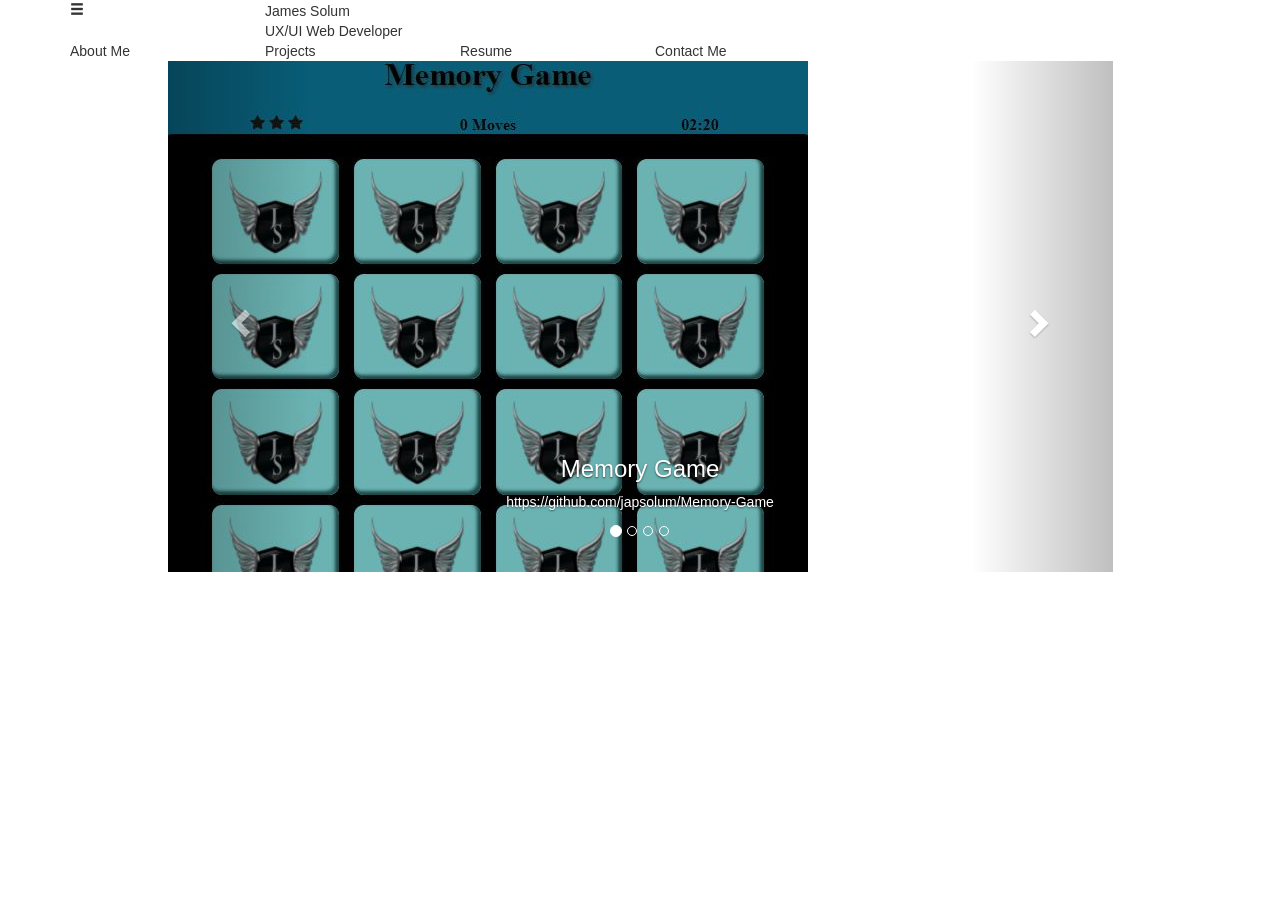
==== index.html @ d43846f2 "Create Created Main page, including header, nav bar, and carousel" ====
<!DOCTYPE html>
<html lang="en">

<head>
	<meta charset="UTF-8">
	<meta name="viewport" content="width=device-width, initial-scale=1">
	<title>James Solum's Portfolio</title>
	<link rel="stylesheet" href="https://maxcdn.bootstrapcdn.com/bootstrap/3.3.7/css/bootstrap.min.css">
	<link rel="stylesheet" type="text/css" href="styles/styles.css">
</head>

<body>
	<div class = "container">
		<div class = "row header popout">
			<div class = "col-md-2 menuBtn">
				<span class="glyphicon glyphicon-menu-hamburger align-text-bottom"></span>
			</div>
			<div class = "col-md-7">

			</div>
			<div class = "col-md-5 alignRight">
				<span class = "name">James Solum</span><br>
				<span class = "title">UX/UI Web Developer</span>
			</div>
		</div>

		<div class = "row navMenu popout">
			<div class = "col-md-2 alignCenter button"> About Me </div>
			<div class = "col-md-2 alignCenter button"> Projects </div>
			<div class = "col-md-2 alignCenter button"> Resume </div>
			<div class = "col-md-2 alignCenter button"> Contact Me </div>
		</div>

		<div class = "row">
			<div class = "col-md-1"></div>
			<div class = "col-md-10 contentWindow popout">

				<div id="myCarousel" class="carousel slide" data-ride="carousel">
				  <!-- Indicators -->
					<ol class="carousel-indicators">
				    	<li data-target="#myCarousel" data-slide-to="0" class="active"></li>
				    	<li data-target="#myCarousel" data-slide-to="1"></li>
				    	<li data-target="#myCarousel" data-slide-to="2"></li>
				    	<li data-target="#myCarousel" data-slide-to="3"></li>
				  	</ol>

				  	<!-- Wrapper for slides -->
				  	<div class="carousel-inner">
				    	<div class="item active">
				      		<img src="images/memoryGame.jpg" alt="Memory Game">
				    		<div class="carousel-caption">
        						<h3 class="outline">Memory Game</h3>
        						<p class="outline">https://github.com/japsolum/Memory-Game</p>
      						</div>
				    	</div>

				    	<div class="item">
				      		<img src="images/catClicker.jpg" alt="Cat Clicker">
				    		<div class="carousel-caption">
        						<h3 class="outline">Cat Clicker</h3>
        						<p class="outline">https://github.com/japsolum/Knockout-Cat-Clicker</p>
      						</div>
				    	</div>

				    	<div class="item">
				      		<img src="images/neighborhoodMap.jpg" alt="Neighborhood Map">
				    		<div class="carousel-caption">
        						<h3 class="outline">Neighborhood Map</h3>
        						<p class="outline">https://github.com/japsolum/Project-Neighborhood-Map</p>
      						</div>
				    	</div>

				    	<div class="item">
				      		<img src="images/arcadgeGame.jpg" alt="Arcade Game">
				    		<div class="carousel-caption">
        						<h3 class="outline">Classic Arcade Game</h3>
        						<p class="outline">https://github.com/japsolum/Arcade-Game</p>
      						</div>
				    	</div>
				  	</div>

				  	<!-- Left and right controls -->
				  	<a class="left carousel-control" href="#myCarousel" data-slide="prev">
				    	<span class="glyphicon glyphicon-chevron-left"></span>
				    	<span class="sr-only">Previous</span>
				  	</a>
				  	<a class="right carousel-control" href="#myCarousel" data-slide="next">
				    	<span class="glyphicon glyphicon-chevron-right"></span>
				    	<span class="sr-only">Next</span>
				  	</a>
				</div>

				<!--<p>Hi! My name is James,<br>
					For as long as I can remember, I've had a love for programming and web design. I started back in highschool where I took
					as many programming and design classes as they had available in my school. Anything ranging from visual basic and c++
					to web design and multimedia courses. I took a food industry job and got stuck in that world until a couple years ago,
					when I decided I wanted to get back to doing something I actually enjoyed. Got a job with AT&T, and started a few
					free online courses in java and python. Once I started I felt like I couldnt stop and ended up signing up in
					nano degree programs through udacity for Intro to Programming, and Front End Web Design.</p>
				<p>Now that I have rediscovered my passion for coding, I can't wait to begin a long career in web design. In a place where
					I can continue to learn and better myself every day.</p>
			</div>-->
			<div class = "col-md-1"></div>
		</div>
		<!--<nav class="navbar navbar-inverse">
  			<div class="container-fluid">
    			<ul class="nav navbar-nav navbar-right">
      				<li><a href="#"> About Me </a></li>
      				<li><a href="#"> Projects </a></li>
      				<li><a href="#"> Resume </a></li>
      				<li><a href="#"> Contact </a></li>
    			</ul>
  			</div>
		</nav>-->
		
	</div>


	<script src="https://ajax.googleapis.com/ajax/libs/jquery/3.2.1/jquery.min.js"></script>
	<script src="https://maxcdn.bootstrapcdn.com/bootstrap/3.3.7/js/bootstrap.min.js" integrity="sha384-Tc5IQib027qvyjSMfHjOMaLkfuWVxZxUPnCJA7l2mCWNIpG9mGCD8wGNIcPD7Txa" crossorigin="anonymous"></script>
	<script src = "scripts/script.js"></script>
</body>

</html>
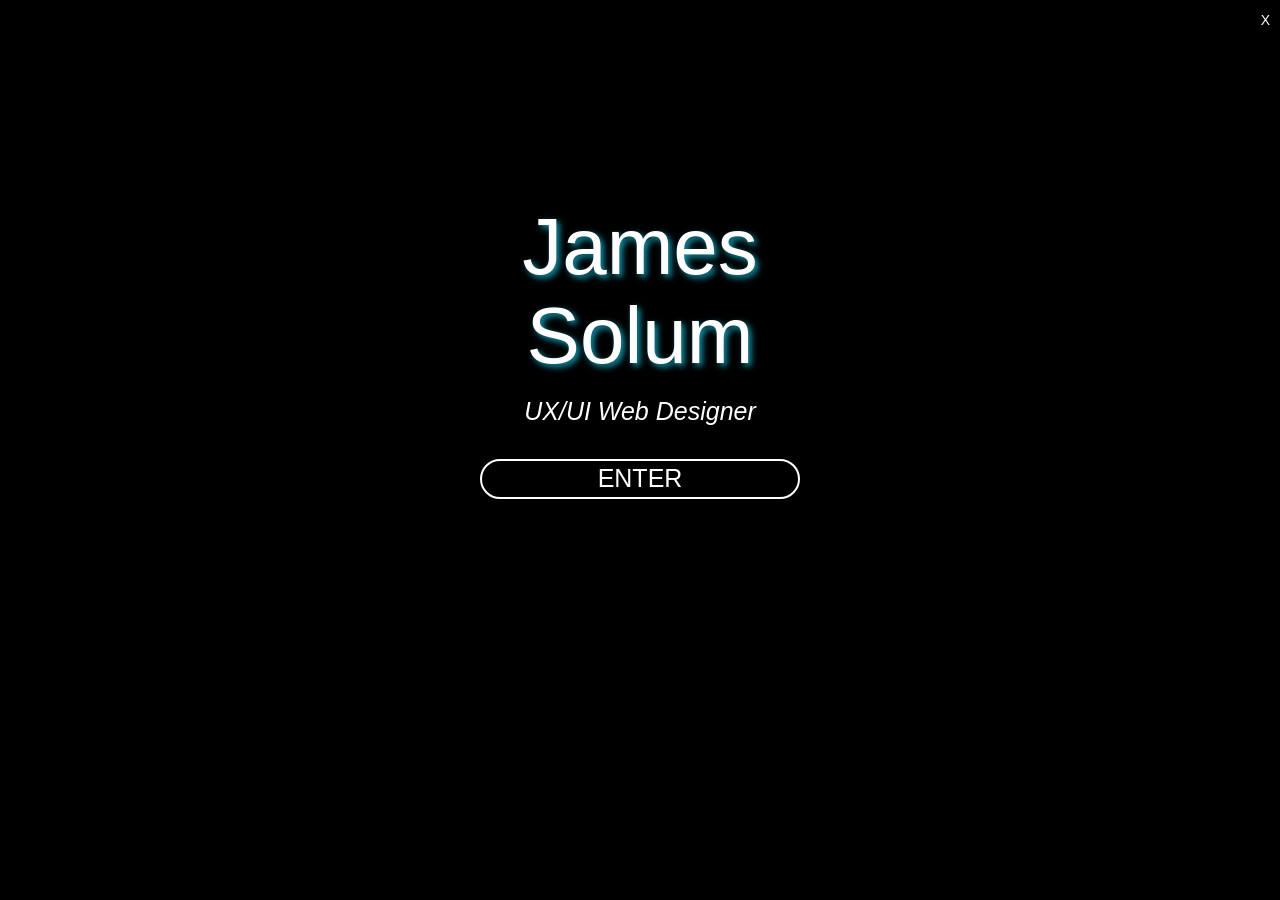
==== commit 220239e6: "Change Updated page to include animated splash page, along with other minor updates." ====
--- a/index.html
+++ b/index.html
@@ -7,36 +7,45 @@
 	<title>James Solum's Portfolio</title>
 	<link rel="stylesheet" href="https://maxcdn.bootstrapcdn.com/bootstrap/3.3.7/css/bootstrap.min.css">
 	<link rel="stylesheet" type="text/css" href="styles/styles.css">
+	<link rel="stylesheet" type="text/css" href="styles/splashpage.css">
 </head>
 
 <body>
+	<div class = "splashPage">
+		<div class = "exit"> X </div>
+		<div>
+			<div class="splash splashFirstName">James</div> 
+			<div class = "splash splashLastName">Solum</div>
+			<div class = "splashSubtitle"><i> UX/UI Web Designer </i></div>
+			<div class = "splashSubtitle enter"> ENTER </div>
+		</div>
+	</div>
 	<div class = "container">
 		<div class = "row header popout">
-			<div class = "col-md-2 menuBtn">
+			<div class = "col-xs-2 hidden-sm hidden-md hidden-lg menuBtn">
 				<span class="glyphicon glyphicon-menu-hamburger align-text-bottom"></span>
 			</div>
-			<div class = "col-md-7">
+			<div class = "hidden-xs col-sm-7">
 
 			</div>
-			<div class = "col-md-5 alignRight">
+			<div class = "col-xs-10 col-sm-5 alignRight">
 				<span class = "name">James Solum</span><br>
 				<span class = "title">UX/UI Web Developer</span>
 			</div>
 		</div>
 
-		<div class = "row navMenu popout">
-			<div class = "col-md-2 alignCenter button"> About Me </div>
-			<div class = "col-md-2 alignCenter button"> Projects </div>
-			<div class = "col-md-2 alignCenter button"> Resume </div>
-			<div class = "col-md-2 alignCenter button"> Contact Me </div>
+		<div class = "row navMenu popout hidden-xs">
+			<div class = "col-sm-2 button" id = "projects"> Projects </div>
+			<div class = "col-sm-2 button"><a href = "C:/Users/JapSo/github/projectResume/index.html" target = "_blank"> Resume </a></div>
+			<div class = "col-sm-2 button" id = "about"> About Me </div>
+			<div class = "col-sm-2 button" id = "contact"> Contact Me </div>
 		</div>
 
 		<div class = "row">
-			<div class = "col-md-1"></div>
-			<div class = "col-md-10 contentWindow popout">
+			<div class = "hideen-xs col-sm-1"></div>
+			<div class = "col-xs-12 col-sm-10 contentWindow popout">
 
 				<div id="myCarousel" class="carousel slide" data-ride="carousel">
-				  <!-- Indicators -->
 					<ol class="carousel-indicators">
 				    	<li data-target="#myCarousel" data-slide-to="0" class="active"></li>
 				    	<li data-target="#myCarousel" data-slide-to="1"></li>
@@ -44,42 +53,40 @@
 				    	<li data-target="#myCarousel" data-slide-to="3"></li>
 				  	</ol>
 
-				  	<!-- Wrapper for slides -->
 				  	<div class="carousel-inner">
 				    	<div class="item active">
-				      		<img src="images/memoryGame.jpg" alt="Memory Game">
+				      		<a href = "C:/Users/JapSo/github/Memory-Game/index.html" target = "_blank"><img src="images/memoryGame.jpg" alt="Memory Game">
 				    		<div class="carousel-caption">
         						<h3 class="outline">Memory Game</h3>
         						<p class="outline">https://github.com/japsolum/Memory-Game</p>
-      						</div>
+      						</div></a>
 				    	</div>
 
 				    	<div class="item">
-				      		<img src="images/catClicker.jpg" alt="Cat Clicker">
+				      		<a href = "C:/Users/JapSo/github/Knockout-Cat-Clicker/index.html" target = "_blank"><img src="images/catClicker.jpg" alt="Cat Clicker">
 				    		<div class="carousel-caption">
         						<h3 class="outline">Cat Clicker</h3>
         						<p class="outline">https://github.com/japsolum/Knockout-Cat-Clicker</p>
-      						</div>
+      						</div></a>
 				    	</div>
 
 				    	<div class="item">
-				      		<img src="images/neighborhoodMap.jpg" alt="Neighborhood Map">
+				      		<a href = "C:/Users/JapSo/github/Project-Neighborhood-Map/index.html" target = "_blank"><img src="images/neighborhoodMap.jpg" alt="Neighborhood Map">
 				    		<div class="carousel-caption">
         						<h3 class="outline">Neighborhood Map</h3>
         						<p class="outline">https://github.com/japsolum/Project-Neighborhood-Map</p>
-      						</div>
+      						</div></a>
 				    	</div>
 
 				    	<div class="item">
-				      		<img src="images/arcadgeGame.jpg" alt="Arcade Game">
+				      		<a href = "C:/Users/JapSo/github/Arcade-Game/index.html" target = "_blank"><img src="images/arcadgeGame.jpg" alt="Arcade Game">
 				    		<div class="carousel-caption">
         						<h3 class="outline">Classic Arcade Game</h3>
         						<p class="outline">https://github.com/japsolum/Arcade-Game</p>
       						</div>
-				    	</div>
+				    	</div></a>
 				  	</div>
 
-				  	<!-- Left and right controls -->
 				  	<a class="left carousel-control" href="#myCarousel" data-slide="prev">
 				    	<span class="glyphicon glyphicon-chevron-left"></span>
 				    	<span class="sr-only">Previous</span>
@@ -90,28 +97,8 @@
 				  	</a>
 				</div>
 
-				<!--<p>Hi! My name is James,<br>
-					For as long as I can remember, I've had a love for programming and web design. I started back in highschool where I took
-					as many programming and design classes as they had available in my school. Anything ranging from visual basic and c++
-					to web design and multimedia courses. I took a food industry job and got stuck in that world until a couple years ago,
-					when I decided I wanted to get back to doing something I actually enjoyed. Got a job with AT&T, and started a few
-					free online courses in java and python. Once I started I felt like I couldnt stop and ended up signing up in
-					nano degree programs through udacity for Intro to Programming, and Front End Web Design.</p>
-				<p>Now that I have rediscovered my passion for coding, I can't wait to begin a long career in web design. In a place where
-					I can continue to learn and better myself every day.</p>
-			</div>-->
 			<div class = "col-md-1"></div>
 		</div>
-		<!--<nav class="navbar navbar-inverse">
-  			<div class="container-fluid">
-    			<ul class="nav navbar-nav navbar-right">
-      				<li><a href="#"> About Me </a></li>
-      				<li><a href="#"> Projects </a></li>
-      				<li><a href="#"> Resume </a></li>
-      				<li><a href="#"> Contact </a></li>
-    			</ul>
-  			</div>
-		</nav>-->
 		
 	</div>
 
@@ -119,6 +106,7 @@
 	<script src="https://ajax.googleapis.com/ajax/libs/jquery/3.2.1/jquery.min.js"></script>
 	<script src="https://maxcdn.bootstrapcdn.com/bootstrap/3.3.7/js/bootstrap.min.js" integrity="sha384-Tc5IQib027qvyjSMfHjOMaLkfuWVxZxUPnCJA7l2mCWNIpG9mGCD8wGNIcPD7Txa" crossorigin="anonymous"></script>
 	<script src = "scripts/script.js"></script>
+	<script type="text/javascript" src="https://platform.linkedin.com/badges/js/profile.js" async defer></script>
 </body>
 
 </html>
--- a/styles/styles.css
+++ b/styles/styles.css
@@ -0,0 +1,140 @@
+body {
+	background: url("C:/Users/JapSo/github/portfolio/images/background.jpg") no-repeat center center fixed; 
+    -webkit-background-size: cover;
+    -moz-background-size: cover;
+    -o-background-size: cover;
+    background-size: cover;
+	color: white;
+}
+
+a {
+	color: white;
+	text-decoration: none;
+}
+
+a:hover {
+	text-decoration: none;
+	cursor: pointer;
+	color: #159ab1;
+}
+
+p {
+	font-size: 20px;
+}
+
+.alignLeft {
+	text-align: left;
+}
+
+.alignRight {
+	text-align: right;
+}
+
+.alignCenter {
+	text-align: center;
+}
+
+.outline {
+	text-shadow: -2px 0 black, 0 2px black, 2px 0 black, 0 -2px black;
+}
+
+.popout {
+	background-color: rgba(0, 0, 0, 0.8);
+	border: double 3px #6f6f71;
+
+}
+
+.header {
+	margin-top: 5px;
+	position: relative;
+	padding: 10px;
+	text-shadow: 3px 3px 6px #159ab1;
+}
+
+.navMenu {
+	border-top: none;
+	transition: 1s;
+}
+
+.menuBtn {
+	font-size: 40px;
+	transform: translateY(20px);
+}
+
+.menuBtn:hover {
+	cursor: pointer;
+	color: #159ab1;
+	text-shadow: 3px 3px 6px white;
+}
+
+.name {
+	font-size: 35px;
+}
+
+.title {
+	font-size: 17px;
+	font-style: italic;	
+}
+
+.border {
+	border: solid 1px green;
+}
+
+.button {
+	padding: 5px;
+	text-align: center;
+}
+
+.button:hover {
+	background-color: rgba(0, 0, 0, 1);
+	cursor: pointer;
+	color: #159ab1;
+}
+
+.contentWindow {
+	margin-top: 50px;
+	min-height: 500px;
+	padding: 20px;
+}
+
+.carousel-inner img {
+  margin: auto;
+  max-height: 430px;
+}
+
+.contactIcon {
+	height: 40px;
+	width: 40px;
+	margin: 20px;
+	border-radius: 100px;
+}
+
+.contactTitle {
+	font-size: 20px;
+	text-decoration: underline;
+}
+
+.contactURL {
+	font-size: 15px;
+	font-style: italic;
+}
+
+@media only screen and (max-width : 767px) {
+    /* only size 'xs' and below */
+    .navMenu {
+    	display: block;
+    }
+
+    .button {
+    	font-size: 25px;
+    	text-align: left;
+    	margin-left: 10px;
+    }
+}
+
+@media only screen and (max-width : 480px) {
+    /* only size 'xs' and below */
+    .contentWindow {
+        min-height: 400px;
+    }
+}
--- a/styles/splashpage.css
+++ b/styles/splashpage.css
@@ -0,0 +1,98 @@
+.splashPage {
+	height: 100vh;
+	width: 100%;
+	left: 0px;
+	z-index: 99;
+	position: absolute;
+	background-color: black;
+	color: white;
+}
+
+.exit {
+	text-align: right;
+	margin: 10px;
+}
+
+.exit:hover {
+	color: #159ab1;
+	cursor: pointer;
+}
+
+.enter {
+	font-size: 40px;
+	width: 25%;
+	margin: auto;
+	margin-top: 30px;
+	border: solid 2px white;
+	border-radius: 25px;
+}
+
+.enter:hover {
+	color: #159ab1;
+	border: solid 2px #159ab1;
+	cursor: pointer;
+}
+
+.splash {
+	font-size: 80px;
+	text-align: center;
+}
+
+.splashFirstName {
+	animation: slideDown 2s forwards linear 1 reverse, 
+			makeVisible 1s .5s both linear,
+			addShadow 1s 4s forwards linear;
+
+}
+
+.splashLastName {
+	animation: slideUp 2s 2s forwards linear 1 reverse, 
+			makeVisible 1s 2.5s both linear,
+			addShadow 1.5s 4s forwards linear;
+
+}
+
+.splashSubtitle {
+	text-align: center;
+	font-size: 25px;
+	transform: translateY(125px);
+	animation: makeVisible 1.5s 4s both linear;
+}
+
+@keyframes slideDown {
+	from{
+		transform: translateY(150px);
+	}
+	to{
+		transform: translateY(0px);
+	}
+}
+
+@keyframes slideUp {
+	from{
+		transform: translateY(125px);
+	}
+	to{
+		transform: translateY(400px);
+	}
+}
+
+@keyframes makeVisible {
+	from{
+		opacity: 0;
+		display: none;
+	}
+	to{
+		opacity: 1;
+		display: block;
+	}
+}
+
+@keyframes addShadow {
+	from{
+		text-shadow: 0px 0px 0px #159ab1;
+	}
+	to{
+		text-shadow: 3px 3px 6px #159ab1;
+	}
+}
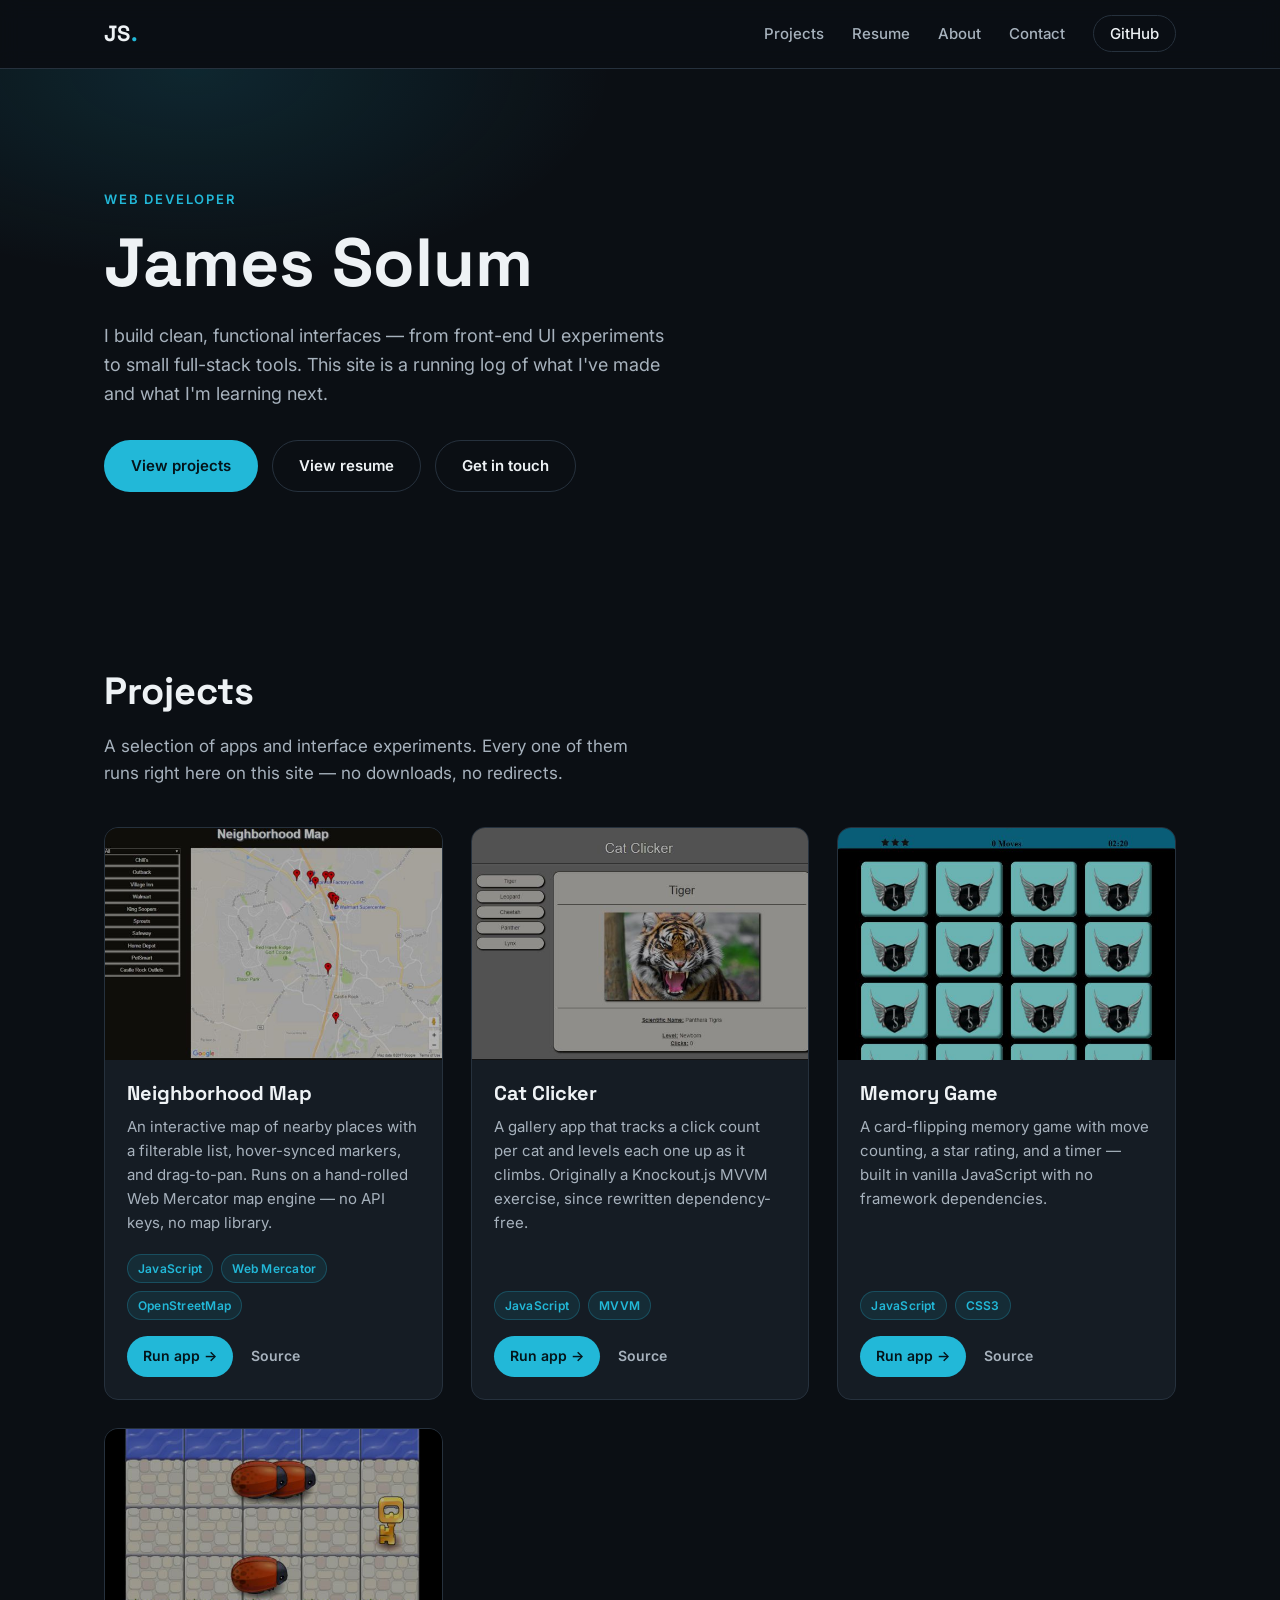
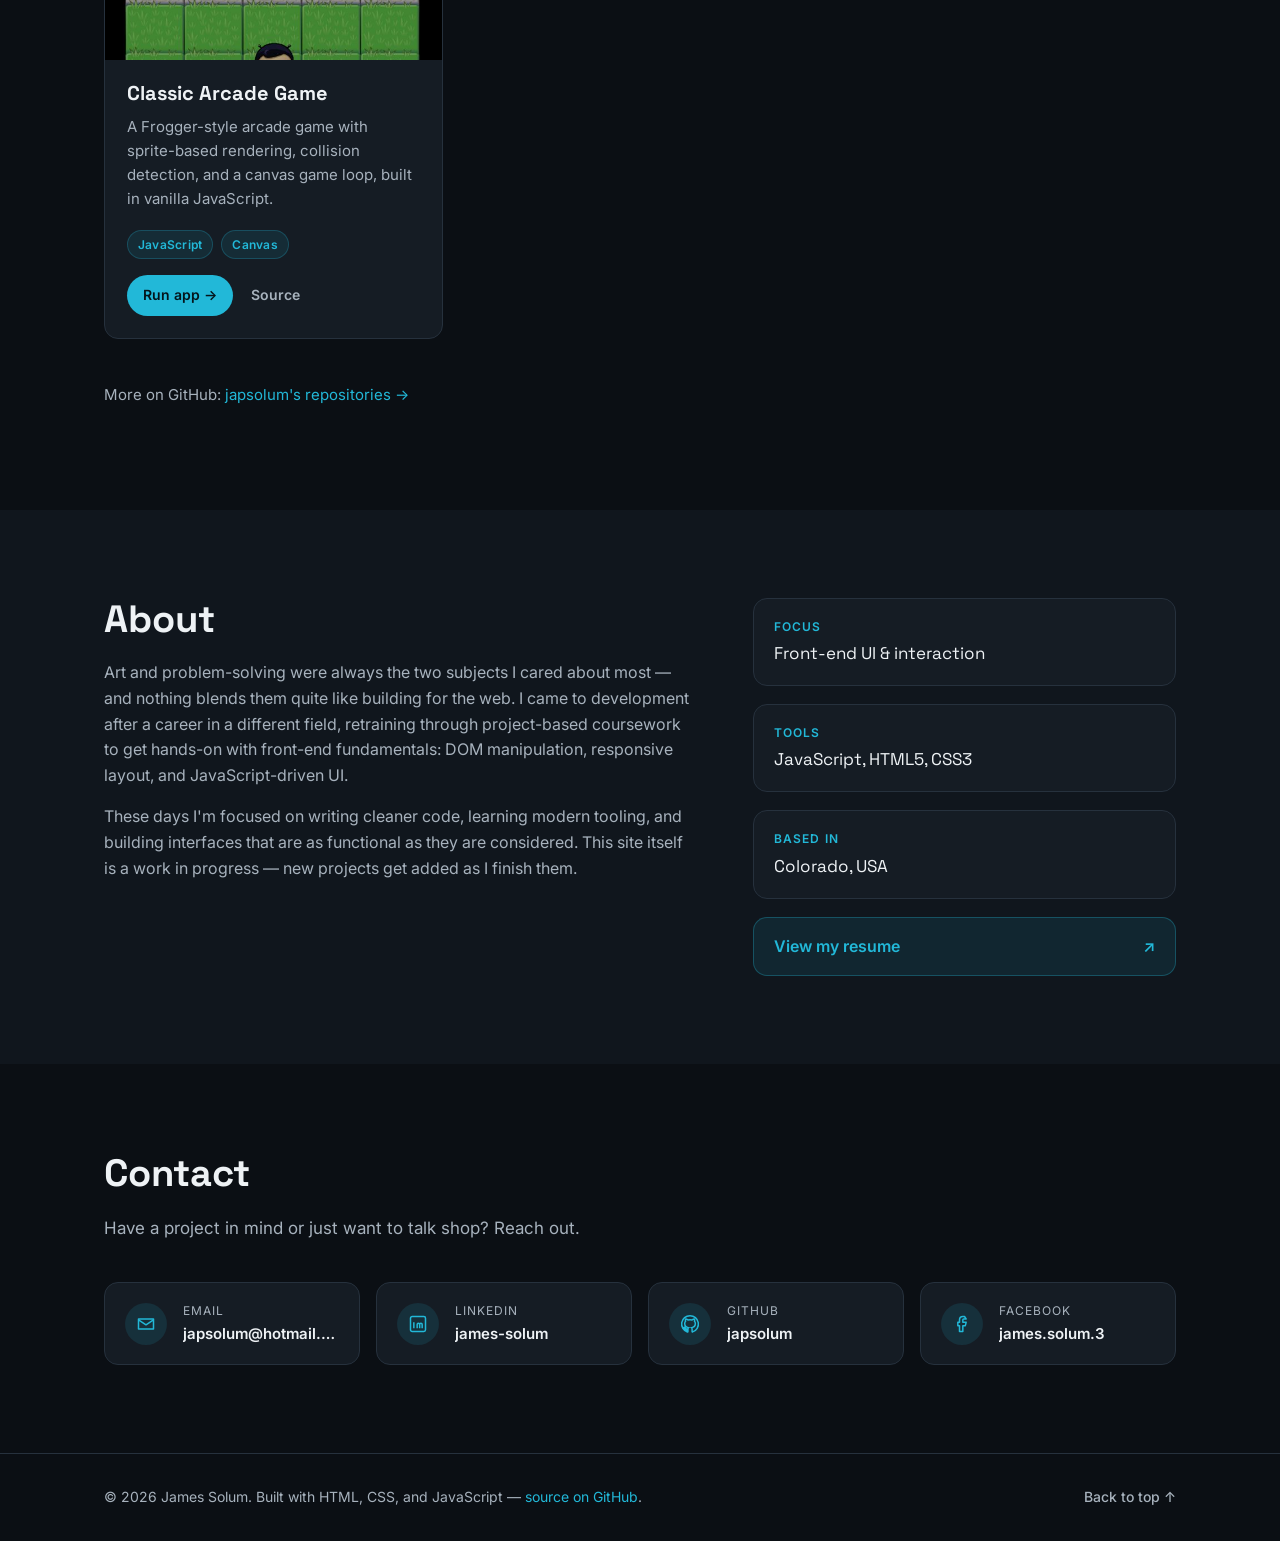
==== commit 754b3847: "Replace 2017 portfolio with current static site Self-contained HTML/CSS/JS with playable apps (memor" ====
--- a/index.html
+++ b/index.html
@@ -1,112 +1,243 @@
 <!DOCTYPE html>
 <html lang="en">
-
 <head>
 	<meta charset="UTF-8">
 	<meta name="viewport" content="width=device-width, initial-scale=1">
-	<title>James Solum's Portfolio</title>
-	<link rel="stylesheet" href="https://maxcdn.bootstrapcdn.com/bootstrap/3.3.7/css/bootstrap.min.css">
-	<link rel="stylesheet" type="text/css" href="styles/styles.css">
-	<link rel="stylesheet" type="text/css" href="styles/splashpage.css">
+	<title>James Solum — Web Developer</title>
+	<meta name="description" content="Portfolio of James Solum, a web developer building clean, functional interfaces. Browse projects, read about my path into development, and get in touch.">
+	<meta name="theme-color" content="#0b0f14">
+
+	<meta property="og:type" content="website">
+	<meta property="og:title" content="James Solum — Web Developer">
+	<meta property="og:description" content="Portfolio of James Solum, a web developer building clean, functional interfaces.">
+	<meta property="og:image" content="images/og-image.jpg">
+	<meta name="twitter:card" content="summary_large_image">
+
+	<link rel="icon" href="images/favicon.svg" type="image/svg+xml">
+	<link rel="canonical" href="https://japsolum.github.io/portfolio/">
+
+	<link rel="preconnect" href="https://fonts.googleapis.com">
+	<link rel="preconnect" href="https://fonts.gstatic.com" crossorigin>
+	<link href="https://fonts.googleapis.com/css2?family=Space+Grotesk:wght@500;600;700&family=Inter:wght@400;500;600&display=swap" rel="stylesheet">
+
+	<link rel="stylesheet" href="css/styles.css">
 </head>
-
 <body>
-	<div class = "splashPage">
-		<div class = "exit"> X </div>
-		<div>
-			<div class="splash splashFirstName">James</div> 
-			<div class = "splash splashLastName">Solum</div>
-			<div class = "splashSubtitle"><i> UX/UI Web Designer </i></div>
-			<div class = "splashSubtitle enter"> ENTER </div>
+
+	<a class="skip-link" href="#main">Skip to main content</a>
+
+	<header class="site-header">
+		<div class="wrap header-inner">
+			<a class="brand" href="#top">JS<span class="brand-dot">.</span></a>
+
+			<nav class="nav" aria-label="Primary">
+				<button class="nav-toggle" id="navToggle" aria-expanded="false" aria-controls="navList">
+					<span class="sr-only">Menu</span>
+					<span class="nav-toggle-bar"></span>
+				</button>
+				<ul class="nav-list" id="navList">
+					<li><a href="#projects">Projects</a></li>
+					<li><a href="apps/resume/index.html">Resume</a></li>
+					<li><a href="#about">About</a></li>
+					<li><a href="#contact">Contact</a></li>
+					<li><a class="nav-cta" href="https://github.com/japsolum" target="_blank" rel="noopener">GitHub</a></li>
+				</ul>
+			</nav>
 		</div>
-	</div>
-	<div class = "container">
-		<div class = "row header popout">
-			<div class = "col-xs-2 hidden-sm hidden-md hidden-lg menuBtn">
-				<span class="glyphicon glyphicon-menu-hamburger align-text-bottom"></span>
-			</div>
-			<div class = "hidden-xs col-sm-7">
-
-			</div>
-			<div class = "col-xs-10 col-sm-5 alignRight">
-				<span class = "name">James Solum</span><br>
-				<span class = "title">UX/UI Web Developer</span>
-			</div>
+	</header>
+
+	<main id="main">
+
+		<section class="hero" id="top">
+			<div class="wrap hero-inner">
+				<p class="eyebrow">Web Developer</p>
+				<h1>James Solum</h1>
+				<p class="hero-lede">I build clean, functional interfaces — from front-end UI experiments to small full-stack tools. This site is a running log of what I've made and what I'm learning next.</p>
+				<div class="hero-actions">
+					<a class="btn btn-primary" href="#projects">View projects</a>
+					<a class="btn btn-ghost" href="apps/resume/index.html">View resume</a>
+					<a class="btn btn-ghost" href="#contact">Get in touch</a>
+				</div>
+			</div>
+		</section>
+
+		<section class="section" id="projects">
+			<div class="wrap">
+				<h2 class="section-title">Projects</h2>
+				<p class="section-lede">A selection of apps and interface experiments. Every one of them runs right here on this site — no downloads, no redirects.</p>
+
+				<div class="project-grid">
+
+					<article class="project-card">
+						<a class="project-thumb" href="apps/neighborhood-map/index.html">
+							<img src="images/neighborhoodMap.jpg" alt="Screenshot of the Neighborhood Map app, showing a map with location markers and a searchable sidebar list." loading="lazy" width="640" height="422">
+						</a>
+						<div class="project-body">
+							<h3><a href="apps/neighborhood-map/index.html">Neighborhood Map</a></h3>
+							<p>An interactive map of nearby places with a filterable list, hover-synced markers, and drag-to-pan. Runs on a hand-rolled Web Mercator map engine — no API keys, no map library.</p>
+							<div class="project-tags">
+								<span class="tag">JavaScript</span>
+								<span class="tag">Web Mercator</span>
+								<span class="tag">OpenStreetMap</span>
+							</div>
+							<div class="project-links">
+								<a class="project-link project-link-primary" href="apps/neighborhood-map/index.html">Run app →</a>
+								<a class="project-link" href="https://github.com/japsolum/Project-Neighborhood-Map" target="_blank" rel="noopener">Source</a>
+							</div>
+						</div>
+					</article>
+
+					<article class="project-card">
+						<a class="project-thumb" href="apps/cat-clicker/index.html">
+							<img src="images/catClicker.jpg" alt="Screenshot of the Cat Clicker app, showing a cat image gallery with a click counter." loading="lazy" width="640" height="430">
+						</a>
+						<div class="project-body">
+							<h3><a href="apps/cat-clicker/index.html">Cat Clicker</a></h3>
+							<p>A gallery app that tracks a click count per cat and levels each one up as it climbs. Originally a Knockout.js MVVM exercise, since rewritten dependency-free.</p>
+							<div class="project-tags">
+								<span class="tag">JavaScript</span>
+								<span class="tag">MVVM</span>
+							</div>
+							<div class="project-links">
+								<a class="project-link project-link-primary" href="apps/cat-clicker/index.html">Run app →</a>
+								<a class="project-link" href="https://github.com/japsolum/Knockout-Cat-Clicker" target="_blank" rel="noopener">Source</a>
+							</div>
+						</div>
+					</article>
+
+					<article class="project-card">
+						<a class="project-thumb" href="apps/memory-game/index.html">
+							<img src="images/memoryGame.jpg" alt="Screenshot of the Memory Game app, showing a grid of face-down playing cards." loading="lazy" width="640" height="511">
+						</a>
+						<div class="project-body">
+							<h3><a href="apps/memory-game/index.html">Memory Game</a></h3>
+							<p>A card-flipping memory game with move counting, a star rating, and a timer — built in vanilla JavaScript with no framework dependencies.</p>
+							<div class="project-tags">
+								<span class="tag">JavaScript</span>
+								<span class="tag">CSS3</span>
+							</div>
+							<div class="project-links">
+								<a class="project-link project-link-primary" href="apps/memory-game/index.html">Run app →</a>
+								<a class="project-link" href="https://github.com/japsolum/Memory-Game" target="_blank" rel="noopener">Source</a>
+							</div>
+						</div>
+					</article>
+
+					<article class="project-card">
+						<a class="project-thumb" href="apps/arcade-game/index.html">
+							<img src="images/arcadgeGame.jpg" alt="Screenshot of the Classic Arcade Game, showing a player character on a grid of grass and stone tiles avoiding bug enemies." loading="lazy" width="599" height="511">
+						</a>
+						<div class="project-body">
+							<h3><a href="apps/arcade-game/index.html">Classic Arcade Game</a></h3>
+							<p>A Frogger-style arcade game with sprite-based rendering, collision detection, and a canvas game loop, built in vanilla JavaScript.</p>
+							<div class="project-tags">
+								<span class="tag">JavaScript</span>
+								<span class="tag">Canvas</span>
+							</div>
+							<div class="project-links">
+								<a class="project-link project-link-primary" href="apps/arcade-game/index.html">Run app →</a>
+								<a class="project-link" href="https://github.com/japsolum/Arcade-Game" target="_blank" rel="noopener">Source</a>
+							</div>
+						</div>
+					</article>
+
+				</div>
+
+				<p class="more-projects">More on GitHub: <a href="https://github.com/japsolum?tab=repositories" target="_blank" rel="noopener">japsolum's repositories →</a></p>
+			</div>
+		</section>
+
+		<section class="section section-alt" id="about">
+			<div class="wrap about-grid">
+				<div>
+					<h2 class="section-title">About</h2>
+					<p>Art and problem-solving were always the two subjects I cared about most — and nothing blends them quite like building for the web. I came to development after a career in a different field, retraining through project-based coursework to get hands-on with front-end fundamentals: DOM manipulation, responsive layout, and JavaScript-driven UI.</p>
+					<p>These days I'm focused on writing cleaner code, learning modern tooling, and building interfaces that are as functional as they are considered. This site itself is a work in progress — new projects get added as I finish them.</p>
+				</div>
+				<div class="about-facts">
+					<div class="fact">
+						<span class="fact-label">Focus</span>
+						<span class="fact-value">Front-end UI &amp; interaction</span>
+					</div>
+					<div class="fact">
+						<span class="fact-label">Tools</span>
+						<span class="fact-value">JavaScript, HTML5, CSS3</span>
+					</div>
+					<div class="fact">
+						<span class="fact-label">Based in</span>
+						<span class="fact-value">Colorado, USA</span>
+					</div>
+					<a class="resume-cta" href="apps/resume/index.html">
+						<span>View my resume</span>
+						<span aria-hidden="true">↗</span>
+					</a>
+				</div>
+			</div>
+		</section>
+
+		<section class="section" id="contact">
+			<div class="wrap">
+				<h2 class="section-title">Contact</h2>
+				<p class="section-lede">Have a project in mind or just want to talk shop? Reach out.</p>
+
+				<ul class="contact-grid">
+					<li class="contact-card">
+						<a href="mailto:japsolum@hotmail.com?subject=Hello%20from%20your%20portfolio">
+							<span class="contact-icon" aria-hidden="true">
+								<svg viewBox="0 0 24 24" fill="none" stroke="currentColor" stroke-width="1.8"><path d="M3 6h18v12H3z" stroke-linejoin="round"/><path d="m3 7 9 6 9-6" stroke-linejoin="round"/></svg>
+							</span>
+							<span class="contact-text">
+								<span class="contact-label">Email</span>
+								<span class="contact-value">japsolum@hotmail.com</span>
+							</span>
+						</a>
+					</li>
+					<li class="contact-card">
+						<a href="https://www.linkedin.com/in/james-solum-113545149/" target="_blank" rel="noopener">
+							<span class="contact-icon" aria-hidden="true">
+								<svg viewBox="0 0 24 24" fill="none" stroke="currentColor" stroke-width="1.8"><rect x="3" y="3" width="18" height="18" rx="2"/><path d="M7 10v7M7 7v.01M11 17v-4.5a1.5 1.5 0 0 1 3 0V17m0-4.5a1.5 1.5 0 0 1 3 0V17"/></svg>
+							</span>
+							<span class="contact-text">
+								<span class="contact-label">LinkedIn</span>
+								<span class="contact-value">james-solum</span>
+							</span>
+						</a>
+					</li>
+					<li class="contact-card">
+						<a href="https://github.com/japsolum" target="_blank" rel="noopener">
+							<span class="contact-icon" aria-hidden="true">
+								<svg viewBox="0 0 24 24" fill="none" stroke="currentColor" stroke-width="1.8"><path d="M12 2a10 10 0 0 0-3.16 19.5c.5.09.68-.22.68-.48v-1.7c-2.78.6-3.37-1.34-3.37-1.34-.46-1.16-1.11-1.47-1.11-1.47-.91-.62.07-.6.07-.6 1 .07 1.53 1.03 1.53 1.03.9 1.53 2.36 1.09 2.93.83.09-.65.35-1.09.64-1.34-2.22-.25-4.56-1.11-4.56-4.94 0-1.09.39-1.98 1.03-2.68-.1-.25-.45-1.27.1-2.65 0 0 .84-.27 2.75 1.02a9.5 9.5 0 0 1 5 0c1.9-1.29 2.75-1.02 2.75-1.02.55 1.38.2 2.4.1 2.65.64.7 1.03 1.59 1.03 2.68 0 3.84-2.34 4.68-4.57 4.93.36.31.68.92.68 1.85v2.74c0 .27.18.58.69.48A10 10 0 0 0 12 2Z"/></svg>
+							</span>
+							<span class="contact-text">
+								<span class="contact-label">GitHub</span>
+								<span class="contact-value">japsolum</span>
+							</span>
+						</a>
+					</li>
+					<li class="contact-card">
+						<a href="https://www.facebook.com/james.solum.3" target="_blank" rel="noopener">
+							<span class="contact-icon" aria-hidden="true">
+								<svg viewBox="0 0 24 24" fill="none" stroke="currentColor" stroke-width="1.8"><path d="M15 3h-2a4 4 0 0 0-4 4v3H7v4h2v7h4v-7h3l1-4h-4V7a1 1 0 0 1 1-1h3z" stroke-linejoin="round"/></svg>
+							</span>
+							<span class="contact-text">
+								<span class="contact-label">Facebook</span>
+								<span class="contact-value">james.solum.3</span>
+							</span>
+						</a>
+					</li>
+				</ul>
+			</div>
+		</section>
+
+	</main>
+
+	<footer class="site-footer">
+		<div class="wrap footer-inner">
+			<p>&copy; <span id="year">2026</span> James Solum. Built with HTML, CSS, and JavaScript — <a href="https://github.com/japsolum/portfolio" target="_blank" rel="noopener">source on GitHub</a>.</p>
+			<a class="back-to-top" href="#top">Back to top ↑</a>
 		</div>
-
-		<div class = "row navMenu popout hidden-xs">
-			<div class = "col-sm-2 button" id = "projects"> Projects </div>
-			<div class = "col-sm-2 button"><a href = "C:/Users/JapSo/github/projectResume/index.html" target = "_blank"> Resume </a></div>
-			<div class = "col-sm-2 button" id = "about"> About Me </div>
-			<div class = "col-sm-2 button" id = "contact"> Contact Me </div>
-		</div>
-
-		<div class = "row">
-			<div class = "hideen-xs col-sm-1"></div>
-			<div class = "col-xs-12 col-sm-10 contentWindow popout">
-
-				<div id="myCarousel" class="carousel slide" data-ride="carousel">
-					<ol class="carousel-indicators">
-				    	<li data-target="#myCarousel" data-slide-to="0" class="active"></li>
-				    	<li data-target="#myCarousel" data-slide-to="1"></li>
-				    	<li data-target="#myCarousel" data-slide-to="2"></li>
-				    	<li data-target="#myCarousel" data-slide-to="3"></li>
-				  	</ol>
-
-				  	<div class="carousel-inner">
-				    	<div class="item active">
-				      		<a href = "C:/Users/JapSo/github/Memory-Game/index.html" target = "_blank"><img src="images/memoryGame.jpg" alt="Memory Game">
-				    		<div class="carousel-caption">
-        						<h3 class="outline">Memory Game</h3>
-        						<p class="outline">https://github.com/japsolum/Memory-Game</p>
-      						</div></a>
-				    	</div>
-
-				    	<div class="item">
-				      		<a href = "C:/Users/JapSo/github/Knockout-Cat-Clicker/index.html" target = "_blank"><img src="images/catClicker.jpg" alt="Cat Clicker">
-				    		<div class="carousel-caption">
-        						<h3 class="outline">Cat Clicker</h3>
-        						<p class="outline">https://github.com/japsolum/Knockout-Cat-Clicker</p>
-      						</div></a>
-				    	</div>
-
-				    	<div class="item">
-				      		<a href = "C:/Users/JapSo/github/Project-Neighborhood-Map/index.html" target = "_blank"><img src="images/neighborhoodMap.jpg" alt="Neighborhood Map">
-				    		<div class="carousel-caption">
-        						<h3 class="outline">Neighborhood Map</h3>
-        						<p class="outline">https://github.com/japsolum/Project-Neighborhood-Map</p>
-      						</div></a>
-				    	</div>
-
-				    	<div class="item">
-				      		<a href = "C:/Users/JapSo/github/Arcade-Game/index.html" target = "_blank"><img src="images/arcadgeGame.jpg" alt="Arcade Game">
-				    		<div class="carousel-caption">
-        						<h3 class="outline">Classic Arcade Game</h3>
-        						<p class="outline">https://github.com/japsolum/Arcade-Game</p>
-      						</div>
-				    	</div></a>
-				  	</div>
-
-				  	<a class="left carousel-control" href="#myCarousel" data-slide="prev">
-				    	<span class="glyphicon glyphicon-chevron-left"></span>
-				    	<span class="sr-only">Previous</span>
-				  	</a>
-				  	<a class="right carousel-control" href="#myCarousel" data-slide="next">
-				    	<span class="glyphicon glyphicon-chevron-right"></span>
-				    	<span class="sr-only">Next</span>
-				  	</a>
-				</div>
-
-			<div class = "col-md-1"></div>
-		</div>
-		
-	</div>
-
-
-	<script src="https://ajax.googleapis.com/ajax/libs/jquery/3.2.1/jquery.min.js"></script>
-	<script src="https://maxcdn.bootstrapcdn.com/bootstrap/3.3.7/js/bootstrap.min.js" integrity="sha384-Tc5IQib027qvyjSMfHjOMaLkfuWVxZxUPnCJA7l2mCWNIpG9mGCD8wGNIcPD7Txa" crossorigin="anonymous"></script>
-	<script src = "scripts/script.js"></script>
-	<script type="text/javascript" src="https://platform.linkedin.com/badges/js/profile.js" async defer></script>
+	</footer>
+
+	<script src="js/script.js"></script>
 </body>
-
-</html>+</html>
--- a/css/styles.css
+++ b/css/styles.css
@@ -0,0 +1,504 @@
+/* ---------- Design tokens ---------- */
+:root {
+	--bg: #0b0f14;
+	--bg-alt: #10161d;
+	--surface: #151c24;
+	--surface-hover: #1b232d;
+	--border: #26313d;
+	--text: #eef2f5;
+	--text-dim: #a7b2bd;
+	--accent: #22b8d8;
+	--accent-dim: #159ab1;
+	--accent-contrast: #04141a;
+	--radius: 14px;
+	--wrap: 1120px;
+	--font-head: "Space Grotesk", "Segoe UI", system-ui, sans-serif;
+	--font-body: "Inter", "Segoe UI", system-ui, sans-serif;
+	--shadow: 0 10px 30px -12px rgba(0,0,0,0.5);
+}
+
+* { box-sizing: border-box; }
+
+html {
+	scroll-behavior: smooth;
+}
+
+@media (prefers-reduced-motion: reduce) {
+	html { scroll-behavior: auto; }
+	*, *::before, *::after {
+		animation-duration: 0.01ms !important;
+		animation-iteration-count: 1 !important;
+		transition-duration: 0.01ms !important;
+		scroll-behavior: auto !important;
+	}
+}
+
+body {
+	margin: 0;
+	background: var(--bg);
+	color: var(--text);
+	font-family: var(--font-body);
+	line-height: 1.6;
+	-webkit-font-smoothing: antialiased;
+}
+
+h1, h2, h3 {
+	font-family: var(--font-head);
+	line-height: 1.15;
+	margin: 0 0 0.5em;
+}
+
+p { margin: 0 0 1em; color: var(--text-dim); }
+
+a {
+	color: var(--accent);
+	text-decoration: none;
+}
+a:hover { color: var(--text); }
+
+img { max-width: 100%; display: block; }
+
+.wrap {
+	max-width: var(--wrap);
+	margin: 0 auto;
+	padding: 0 24px;
+}
+
+.sr-only {
+	position: absolute;
+	width: 1px; height: 1px;
+	padding: 0; margin: -1px;
+	overflow: hidden;
+	clip: rect(0,0,0,0);
+	white-space: nowrap;
+	border: 0;
+}
+
+.skip-link {
+	position: absolute;
+	left: 12px;
+	top: -60px;
+	background: var(--accent);
+	color: var(--accent-contrast);
+	padding: 10px 16px;
+	border-radius: 8px;
+	font-weight: 600;
+	z-index: 100;
+	transition: top 0.2s ease;
+}
+.skip-link:focus {
+	top: 12px;
+	color: var(--accent-contrast);
+}
+
+:focus-visible {
+	outline: 2px solid var(--accent);
+	outline-offset: 3px;
+	border-radius: 4px;
+}
+
+/* ---------- Header / nav ---------- */
+.site-header {
+	position: sticky;
+	top: 0;
+	z-index: 50;
+	background: rgba(11, 15, 20, 0.85);
+	backdrop-filter: blur(10px);
+	border-bottom: 1px solid var(--border);
+}
+
+.header-inner {
+	display: flex;
+	align-items: center;
+	justify-content: space-between;
+	height: 68px;
+}
+
+.brand {
+	font-family: var(--font-head);
+	font-weight: 700;
+	font-size: 22px;
+	color: var(--text);
+	letter-spacing: 0.02em;
+}
+.brand-dot { color: var(--accent); }
+.brand:hover { color: var(--text); opacity: 0.85; }
+
+.nav-list {
+	list-style: none;
+	display: flex;
+	align-items: center;
+	gap: 28px;
+	margin: 0;
+	padding: 0;
+}
+
+.nav-list a {
+	color: var(--text-dim);
+	font-weight: 500;
+	font-size: 15px;
+}
+.nav-list a:hover { color: var(--text); }
+
+.nav-cta {
+	border: 1px solid var(--border);
+	padding: 8px 16px;
+	border-radius: 999px;
+	color: var(--text) !important;
+}
+.nav-cta:hover {
+	border-color: var(--accent);
+	color: var(--accent) !important;
+}
+
+.nav-toggle {
+	display: none;
+	background: none;
+	border: 1px solid var(--border);
+	border-radius: 8px;
+	width: 42px;
+	height: 42px;
+	align-items: center;
+	justify-content: center;
+	cursor: pointer;
+	position: relative;
+}
+.nav-toggle-bar,
+.nav-toggle-bar::before,
+.nav-toggle-bar::after {
+	content: "";
+	display: block;
+	position: absolute;
+	width: 20px;
+	height: 2px;
+	background: var(--text);
+	transition: transform 0.2s ease, opacity 0.2s ease;
+}
+.nav-toggle-bar::before { transform: translateY(-6px); }
+.nav-toggle-bar::after { transform: translateY(6px); }
+
+.nav-toggle[aria-expanded="true"] .nav-toggle-bar { background: transparent; }
+.nav-toggle[aria-expanded="true"] .nav-toggle-bar::before { transform: rotate(45deg); }
+.nav-toggle[aria-expanded="true"] .nav-toggle-bar::after { transform: rotate(-45deg); }
+
+@media (max-width: 720px) {
+	.nav-toggle { display: flex; }
+	.nav-list {
+		position: absolute;
+		top: 68px;
+		left: 0;
+		right: 0;
+		flex-direction: column;
+		align-items: stretch;
+		gap: 0;
+		background: var(--bg-alt);
+		border-bottom: 1px solid var(--border);
+		max-height: 0;
+		overflow: hidden;
+		transition: max-height 0.25s ease;
+	}
+	.nav-list.is-open { max-height: 320px; }
+	.nav-list li { border-top: 1px solid var(--border); }
+	.nav-list a { display: block; padding: 16px 24px; }
+	.nav-cta { border: none; border-radius: 0; padding: 16px 24px; }
+}
+
+/* ---------- Hero ---------- */
+.hero {
+	padding: 120px 0 90px;
+	background:
+		radial-gradient(600px 300px at 15% 0%, rgba(34, 184, 216, 0.14), transparent 70%),
+		var(--bg);
+}
+
+.eyebrow {
+	color: var(--accent);
+	text-transform: uppercase;
+	letter-spacing: 0.14em;
+	font-size: 13px;
+	font-weight: 600;
+	margin: 0 0 14px;
+}
+
+.hero h1 {
+	font-size: clamp(40px, 7vw, 68px);
+	margin: 0 0 20px;
+}
+
+.hero-lede {
+	max-width: 560px;
+	font-size: 18px;
+	color: var(--text-dim);
+}
+
+.hero-actions {
+	display: flex;
+	gap: 14px;
+	flex-wrap: wrap;
+	margin-top: 32px;
+}
+
+.btn {
+	display: inline-flex;
+	align-items: center;
+	padding: 13px 26px;
+	border-radius: 999px;
+	font-weight: 600;
+	font-size: 15px;
+	border: 1px solid transparent;
+	transition: transform 0.15s ease, border-color 0.15s ease, color 0.15s ease, background 0.15s ease;
+}
+.btn:hover { transform: translateY(-2px); }
+
+.btn-primary {
+	background: var(--accent);
+	color: var(--accent-contrast) !important;
+}
+.btn-primary:hover { background: var(--text); }
+
+.btn-ghost {
+	border-color: var(--border);
+	color: var(--text) !important;
+}
+.btn-ghost:hover { border-color: var(--accent); color: var(--accent) !important; }
+
+/* ---------- Sections ---------- */
+.section { padding: 88px 0; }
+.section-alt { background: var(--bg-alt); }
+
+.section-title {
+	font-size: clamp(28px, 4vw, 38px);
+}
+
+.section-lede {
+	max-width: 560px;
+	font-size: 17px;
+	margin-bottom: 40px;
+}
+
+/* ---------- Projects ---------- */
+.project-grid {
+	display: grid;
+	grid-template-columns: repeat(auto-fit, minmax(260px, 1fr));
+	gap: 28px;
+}
+
+.project-card {
+	background: var(--surface);
+	border: 1px solid var(--border);
+	border-radius: var(--radius);
+	overflow: hidden;
+	transition: transform 0.2s ease, border-color 0.2s ease, box-shadow 0.2s ease;
+	display: flex;
+	flex-direction: column;
+}
+.project-card:hover {
+	transform: translateY(-4px);
+	border-color: var(--accent-dim);
+	box-shadow: var(--shadow);
+}
+
+.project-thumb {
+	display: block;
+	aspect-ratio: 16 / 11;
+	overflow: hidden;
+	background: #000;
+}
+.project-thumb img {
+	width: 100%;
+	height: 100%;
+	object-fit: cover;
+	transition: transform 0.35s ease;
+}
+.project-card:hover .project-thumb img { transform: scale(1.05); }
+
+.project-body { padding: 22px; flex: 1; display: flex; flex-direction: column; }
+
+.project-body h3 { font-size: 20px; margin-bottom: 10px; }
+.project-body h3 a { color: var(--text); }
+.project-body h3 a:hover { color: var(--accent); }
+
+.project-body p { font-size: 15px; flex: 1; }
+
+.project-tags {
+	display: flex;
+	flex-wrap: wrap;
+	gap: 8px;
+	margin: 4px 0 16px;
+}
+.tag {
+	font-size: 12px;
+	font-weight: 600;
+	letter-spacing: 0.02em;
+	color: var(--accent);
+	background: rgba(34, 184, 216, 0.1);
+	border: 1px solid rgba(34, 184, 216, 0.25);
+	padding: 4px 10px;
+	border-radius: 999px;
+}
+
+.project-links {
+	display: flex;
+	align-items: center;
+	gap: 18px;
+	flex-wrap: wrap;
+}
+
+.project-link {
+	font-size: 14px;
+	font-weight: 600;
+	color: var(--text-dim);
+}
+.project-link:hover { color: var(--accent); }
+
+.project-link-primary {
+	display: inline-flex;
+	align-items: center;
+	gap: 6px;
+	color: var(--accent-contrast);
+	background: var(--accent);
+	padding: 9px 16px;
+	border-radius: 999px;
+	transition: background 0.15s ease, transform 0.15s ease;
+}
+.project-link-primary:hover {
+	background: var(--text);
+	color: var(--accent-contrast);
+	transform: translateY(-1px);
+}
+
+.more-projects {
+	margin-top: 44px;
+	font-size: 15px;
+}
+
+/* ---------- About ---------- */
+.about-grid {
+	display: grid;
+	grid-template-columns: 1.4fr 1fr;
+	gap: 56px;
+	align-items: start;
+}
+
+.about-grid p { font-size: 16px; }
+
+.about-facts {
+	display: grid;
+	gap: 18px;
+}
+
+.fact {
+	background: var(--surface);
+	border: 1px solid var(--border);
+	border-radius: var(--radius);
+	padding: 18px 20px;
+	display: flex;
+	flex-direction: column;
+	gap: 4px;
+}
+.fact-label {
+	font-size: 12px;
+	text-transform: uppercase;
+	letter-spacing: 0.1em;
+	color: var(--accent);
+	font-weight: 600;
+}
+.fact-value {
+	font-family: var(--font-head);
+	font-size: 17px;
+	color: var(--text);
+}
+
+.resume-cta {
+	display: flex;
+	align-items: center;
+	justify-content: space-between;
+	background: rgba(34, 184, 216, 0.1);
+	border: 1px solid rgba(34, 184, 216, 0.3);
+	border-radius: var(--radius);
+	padding: 16px 20px;
+	font-weight: 600;
+	color: var(--accent) !important;
+	transition: background 0.15s ease, transform 0.15s ease;
+}
+.resume-cta:hover {
+	background: rgba(34, 184, 216, 0.18);
+	transform: translateY(-2px);
+	color: var(--accent) !important;
+}
+
+@media (max-width: 800px) {
+	.about-grid { grid-template-columns: 1fr; }
+}
+
+/* ---------- Contact ---------- */
+.contact-grid {
+	list-style: none;
+	margin: 0;
+	padding: 0;
+	display: grid;
+	grid-template-columns: repeat(auto-fit, minmax(240px, 1fr));
+	gap: 16px;
+}
+
+.contact-card a {
+	display: flex;
+	align-items: center;
+	gap: 16px;
+	background: var(--surface);
+	border: 1px solid var(--border);
+	border-radius: var(--radius);
+	padding: 18px 20px;
+	transition: transform 0.15s ease, border-color 0.15s ease;
+	color: var(--text);
+}
+.contact-card a:hover {
+	transform: translateY(-3px);
+	border-color: var(--accent-dim);
+}
+
+.contact-icon {
+	flex-shrink: 0;
+	width: 42px;
+	height: 42px;
+	border-radius: 50%;
+	background: rgba(34, 184, 216, 0.12);
+	color: var(--accent);
+	display: flex;
+	align-items: center;
+	justify-content: center;
+}
+.contact-icon svg { width: 20px; height: 20px; }
+
+.contact-text { display: flex; flex-direction: column; gap: 2px; min-width: 0; }
+.contact-label {
+	font-size: 12px;
+	text-transform: uppercase;
+	letter-spacing: 0.08em;
+	color: var(--text-dim);
+}
+.contact-value {
+	font-weight: 600;
+	font-size: 15px;
+	overflow: hidden;
+	text-overflow: ellipsis;
+	white-space: nowrap;
+}
+
+/* ---------- Footer ---------- */
+.site-footer {
+	border-top: 1px solid var(--border);
+	padding: 32px 0;
+}
+.footer-inner {
+	display: flex;
+	justify-content: space-between;
+	align-items: center;
+	flex-wrap: wrap;
+	gap: 12px;
+	font-size: 14px;
+	color: var(--text-dim);
+}
+.footer-inner p { margin: 0; color: var(--text-dim); }
+.back-to-top { color: var(--text-dim); font-weight: 500; }
+.back-to-top:hover { color: var(--accent); }
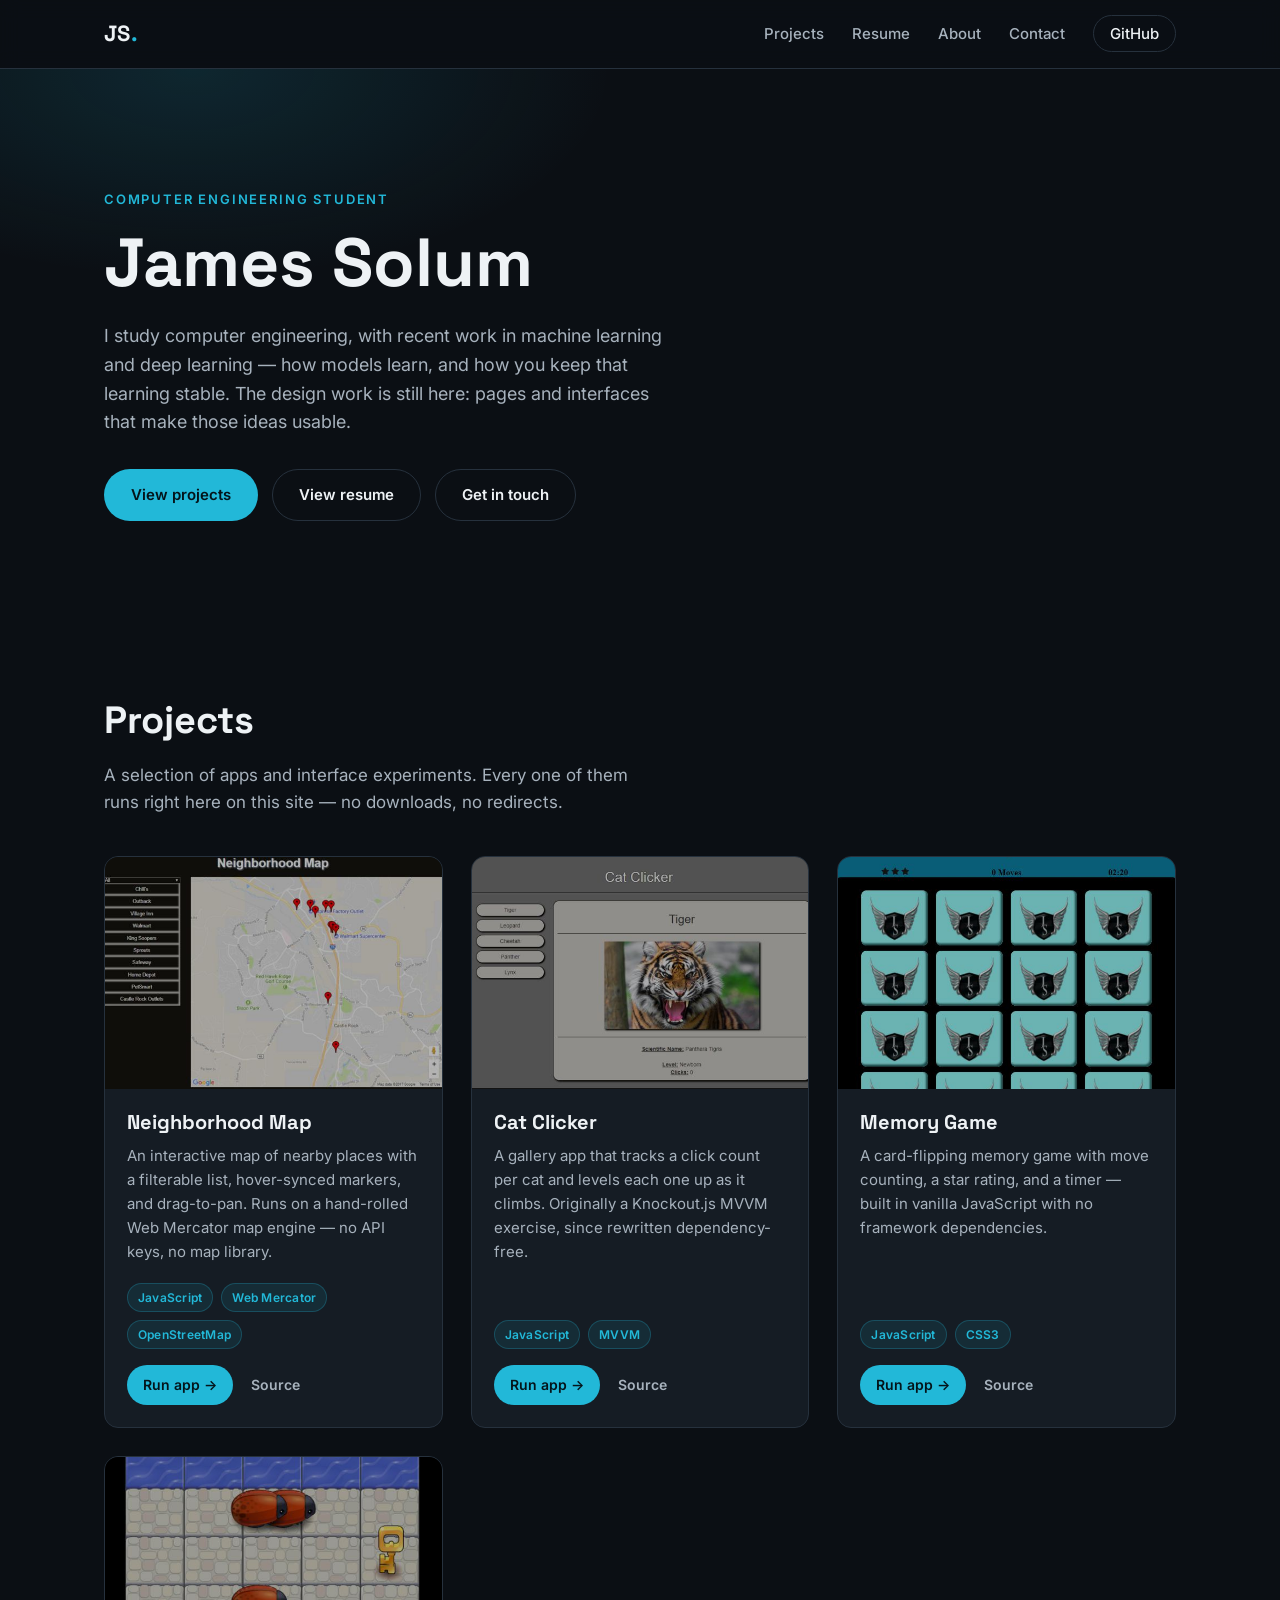
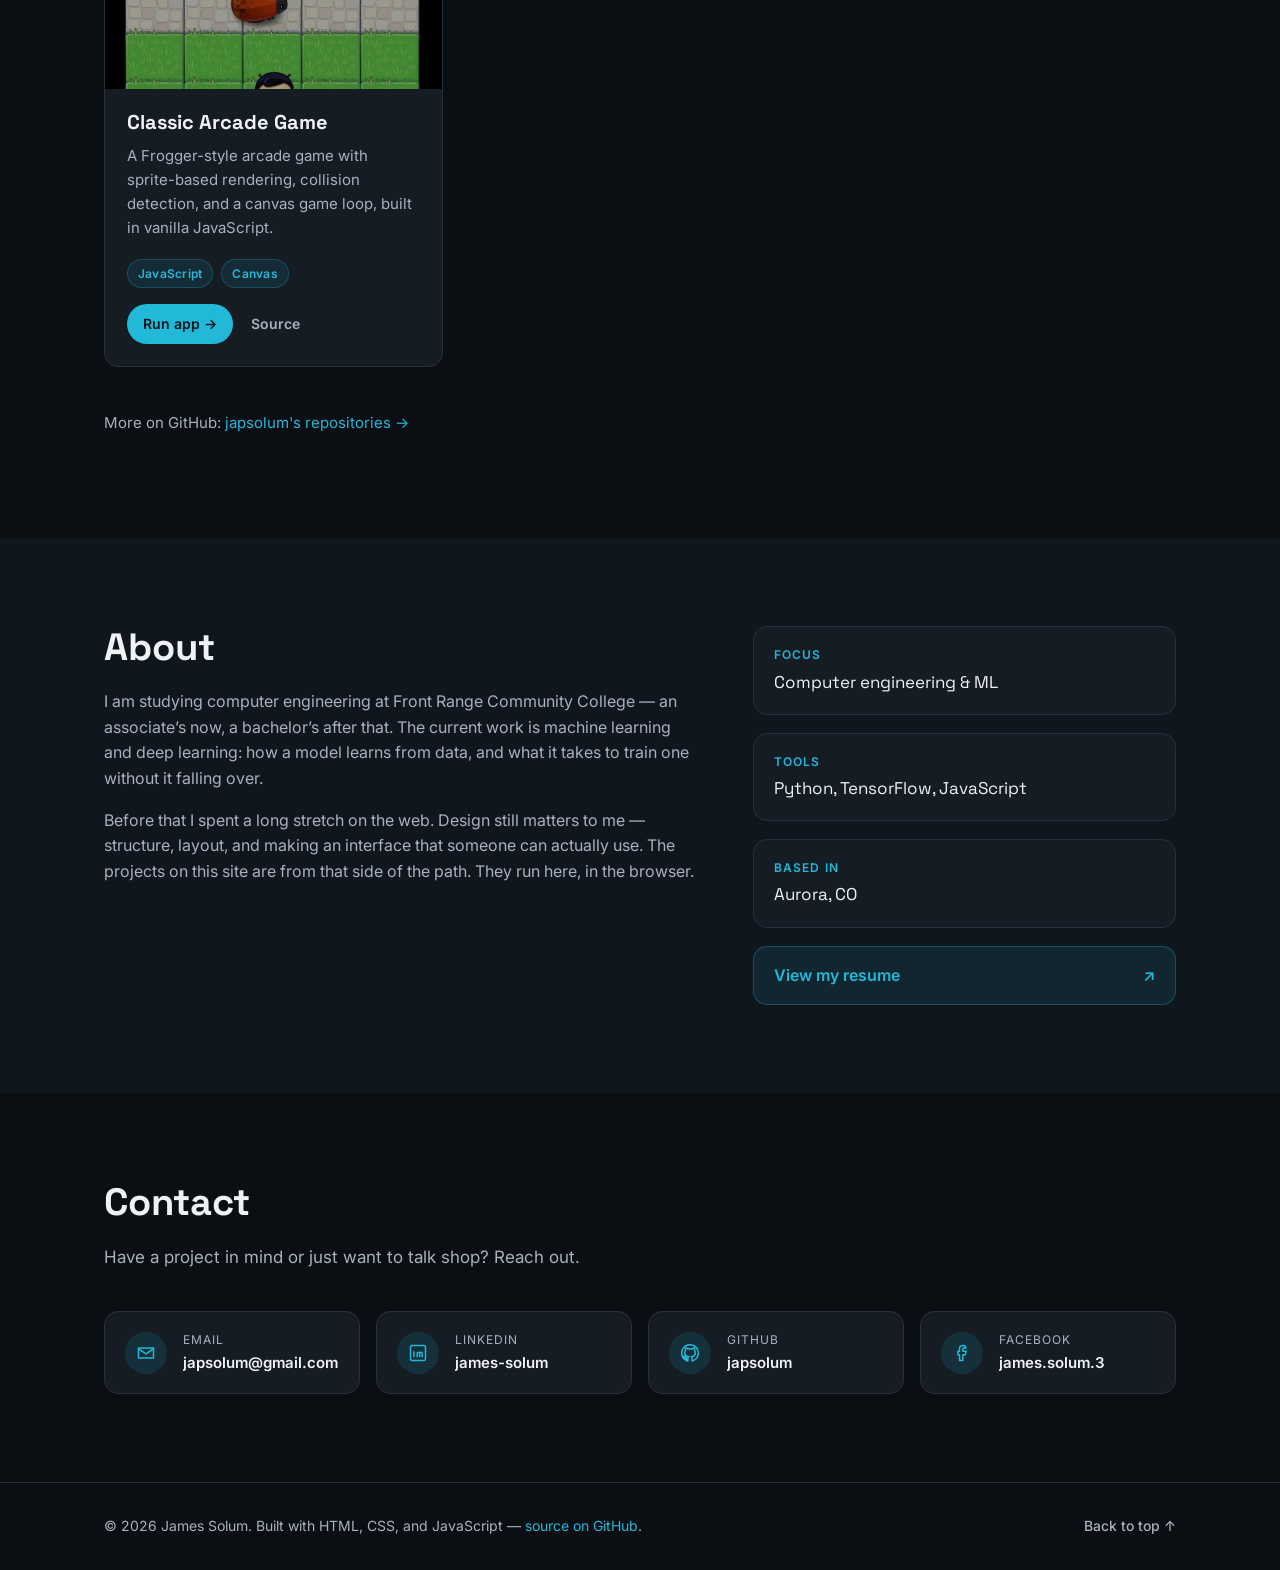
==== commit 2edadf7e: "Retitle homepage around computer engineering and machine learning" ====
--- a/index.html
+++ b/index.html
@@ -3,13 +3,13 @@
 <head>
 	<meta charset="UTF-8">
 	<meta name="viewport" content="width=device-width, initial-scale=1">
-	<title>James Solum — Web Developer</title>
-	<meta name="description" content="Portfolio of James Solum, a web developer building clean, functional interfaces. Browse projects, read about my path into development, and get in touch.">
+	<title>James Solum — Computer Engineering Student</title>
+	<meta name="description" content="Portfolio of James Solum, a computer engineering student working in machine learning, deep learning, and interface design.">
 	<meta name="theme-color" content="#0b0f14">
 
 	<meta property="og:type" content="website">
-	<meta property="og:title" content="James Solum — Web Developer">
-	<meta property="og:description" content="Portfolio of James Solum, a web developer building clean, functional interfaces.">
+	<meta property="og:title" content="James Solum — Computer Engineering Student">
+	<meta property="og:description" content="Computer engineering student working in machine learning, deep learning, and interface design.">
 	<meta property="og:image" content="images/og-image.jpg">
 	<meta name="twitter:card" content="summary_large_image">
 
@@ -50,9 +50,9 @@
 
 		<section class="hero" id="top">
 			<div class="wrap hero-inner">
-				<p class="eyebrow">Web Developer</p>
+				<p class="eyebrow">Computer Engineering Student</p>
 				<h1>James Solum</h1>
-				<p class="hero-lede">I build clean, functional interfaces — from front-end UI experiments to small full-stack tools. This site is a running log of what I've made and what I'm learning next.</p>
+				<p class="hero-lede">I study computer engineering, with recent work in machine learning and deep learning — how models learn, and how you keep that learning stable. The design work is still here: pages and interfaces that make those ideas usable.</p>
 				<div class="hero-actions">
 					<a class="btn btn-primary" href="#projects">View projects</a>
 					<a class="btn btn-ghost" href="apps/resume/index.html">View resume</a>
@@ -151,21 +151,21 @@
 			<div class="wrap about-grid">
 				<div>
 					<h2 class="section-title">About</h2>
-					<p>Art and problem-solving were always the two subjects I cared about most — and nothing blends them quite like building for the web. I came to development after a career in a different field, retraining through project-based coursework to get hands-on with front-end fundamentals: DOM manipulation, responsive layout, and JavaScript-driven UI.</p>
-					<p>These days I'm focused on writing cleaner code, learning modern tooling, and building interfaces that are as functional as they are considered. This site itself is a work in progress — new projects get added as I finish them.</p>
+					<p>I am studying computer engineering at Front Range Community College — an associate’s now, a bachelor’s after that. The current work is machine learning and deep learning: how a model learns from data, and what it takes to train one without it falling over.</p>
+					<p>Before that I spent a long stretch on the web. Design still matters to me — structure, layout, and making an interface that someone can actually use. The projects on this site are from that side of the path. They run here, in the browser.</p>
 				</div>
 				<div class="about-facts">
 					<div class="fact">
 						<span class="fact-label">Focus</span>
-						<span class="fact-value">Front-end UI &amp; interaction</span>
+						<span class="fact-value">Computer engineering & ML</span>
 					</div>
 					<div class="fact">
 						<span class="fact-label">Tools</span>
-						<span class="fact-value">JavaScript, HTML5, CSS3</span>
+						<span class="fact-value">Python, TensorFlow, JavaScript</span>
 					</div>
 					<div class="fact">
 						<span class="fact-label">Based in</span>
-						<span class="fact-value">Colorado, USA</span>
+						<span class="fact-value">Aurora, CO</span>
 					</div>
 					<a class="resume-cta" href="apps/resume/index.html">
 						<span>View my resume</span>
@@ -182,13 +182,13 @@
 
 				<ul class="contact-grid">
 					<li class="contact-card">
-						<a href="mailto:japsolum@hotmail.com?subject=Hello%20from%20your%20portfolio">
+						<a href="mailto:japsolum@gmail.com?subject=Hello%20from%20your%20portfolio">
 							<span class="contact-icon" aria-hidden="true">
 								<svg viewBox="0 0 24 24" fill="none" stroke="currentColor" stroke-width="1.8"><path d="M3 6h18v12H3z" stroke-linejoin="round"/><path d="m3 7 9 6 9-6" stroke-linejoin="round"/></svg>
 							</span>
 							<span class="contact-text">
 								<span class="contact-label">Email</span>
-								<span class="contact-value">japsolum@hotmail.com</span>
+								<span class="contact-value">japsolum@gmail.com</span>
 							</span>
 						</a>
 					</li>
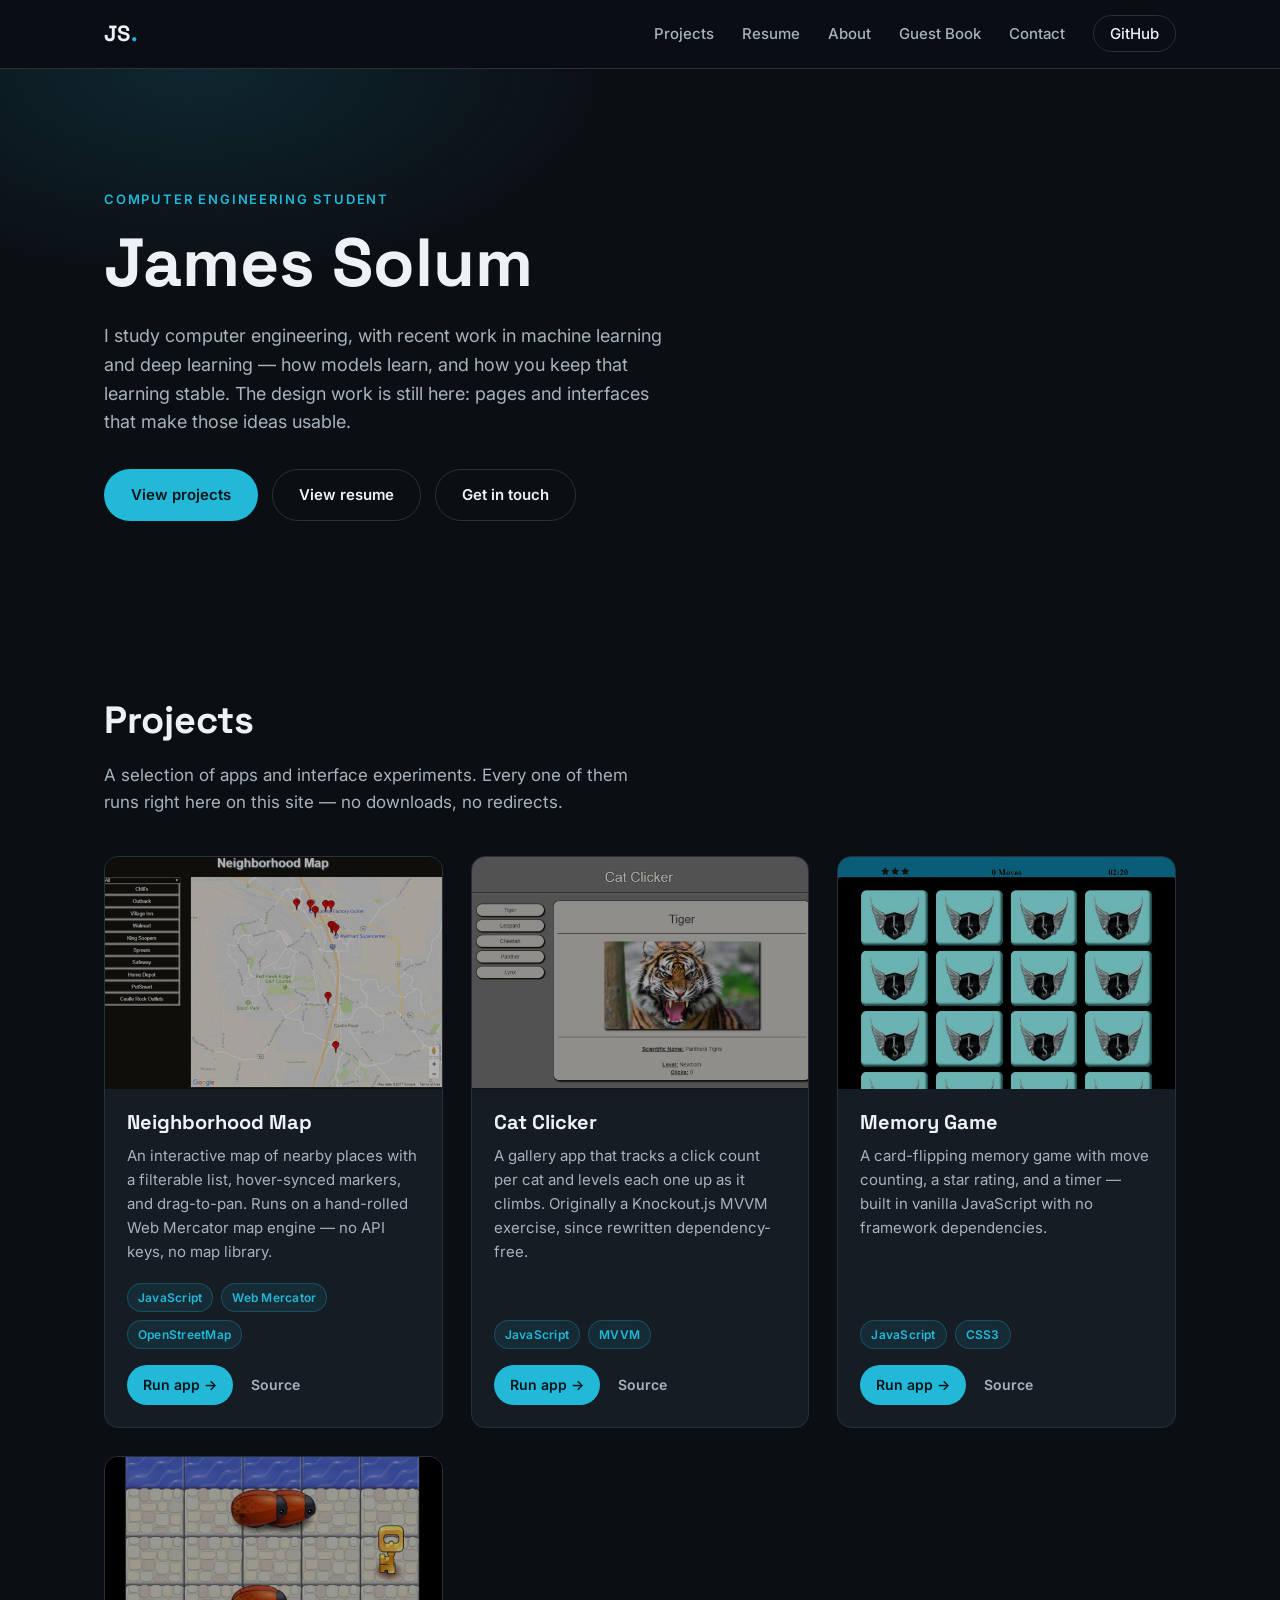
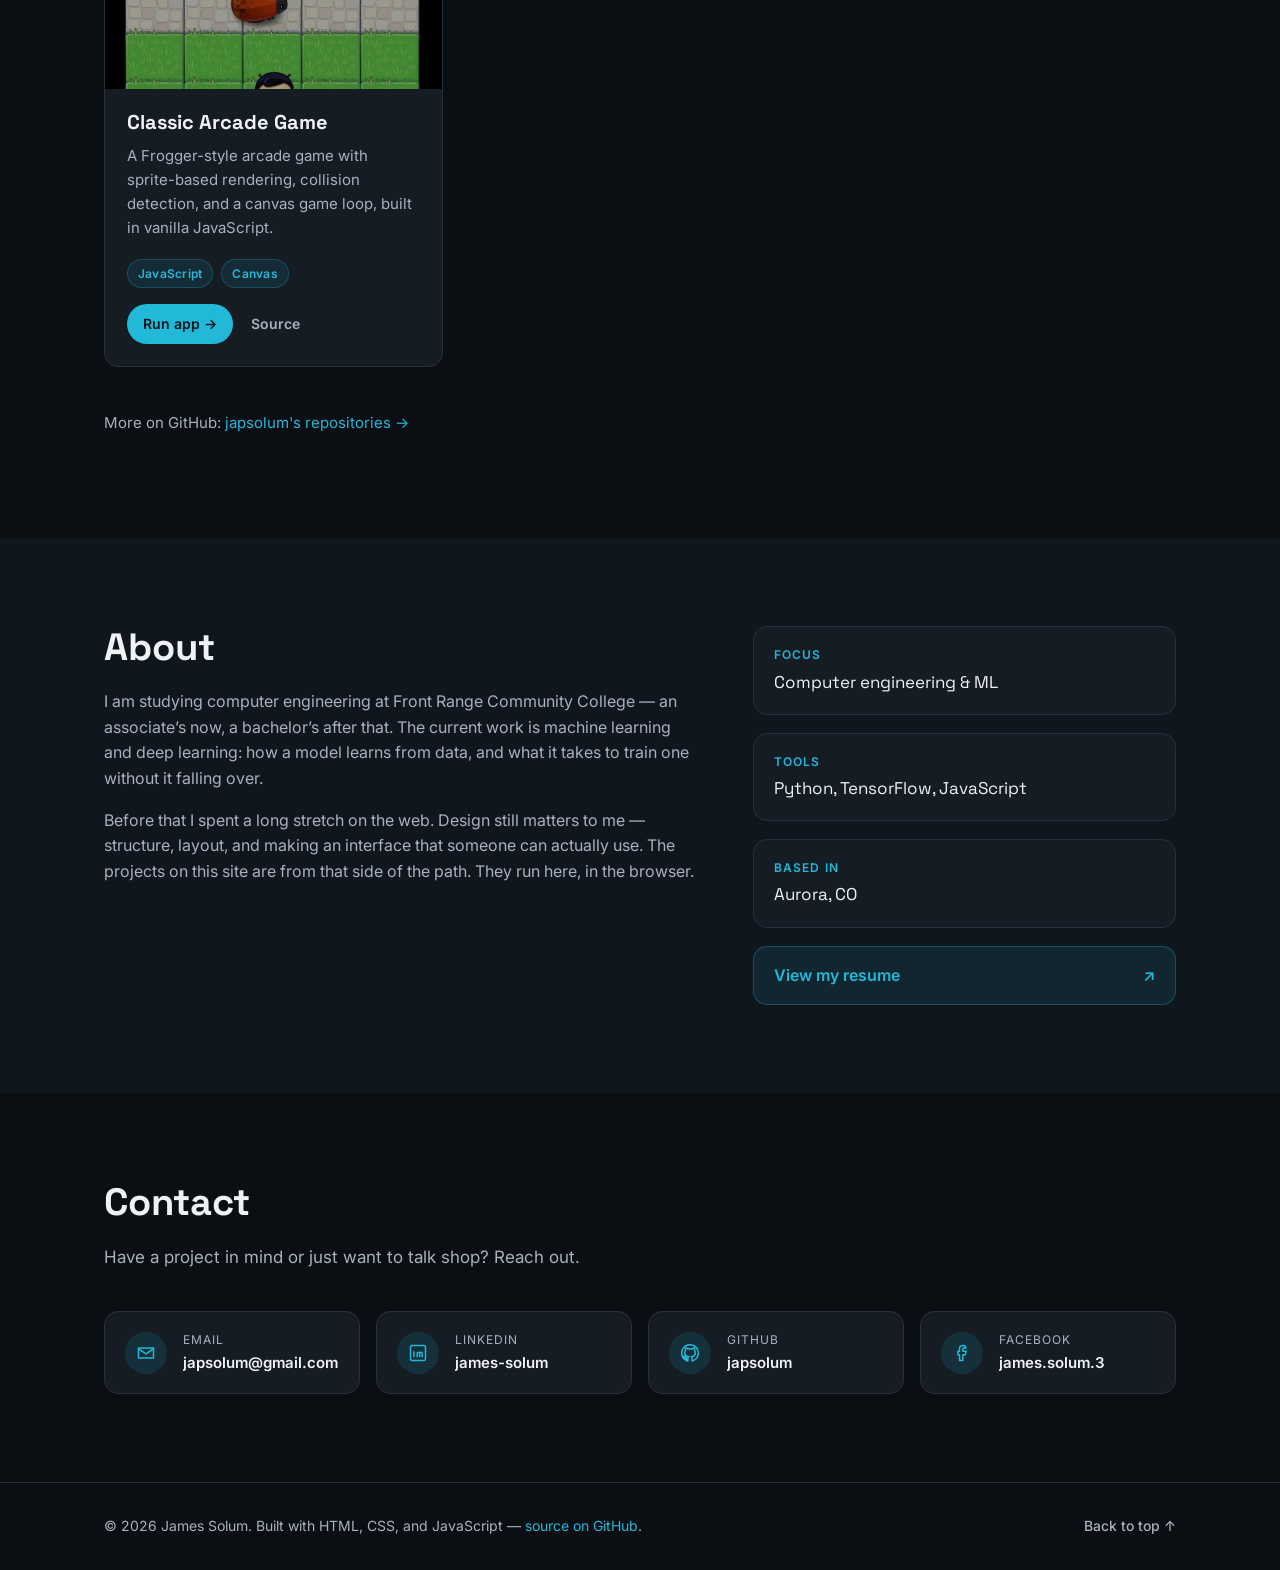
==== commit f2775e38: "Add Guest Book link to site navigation" ====
--- a/index.html
+++ b/index.html
@@ -39,6 +39,7 @@
 					<li><a href="#projects">Projects</a></li>
 					<li><a href="apps/resume/index.html">Resume</a></li>
 					<li><a href="#about">About</a></li>
+					<li><a href="guestbook.html">Guest Book</a></li>
 					<li><a href="#contact">Contact</a></li>
 					<li><a class="nav-cta" href="https://github.com/japsolum" target="_blank" rel="noopener">GitHub</a></li>
 				</ul>
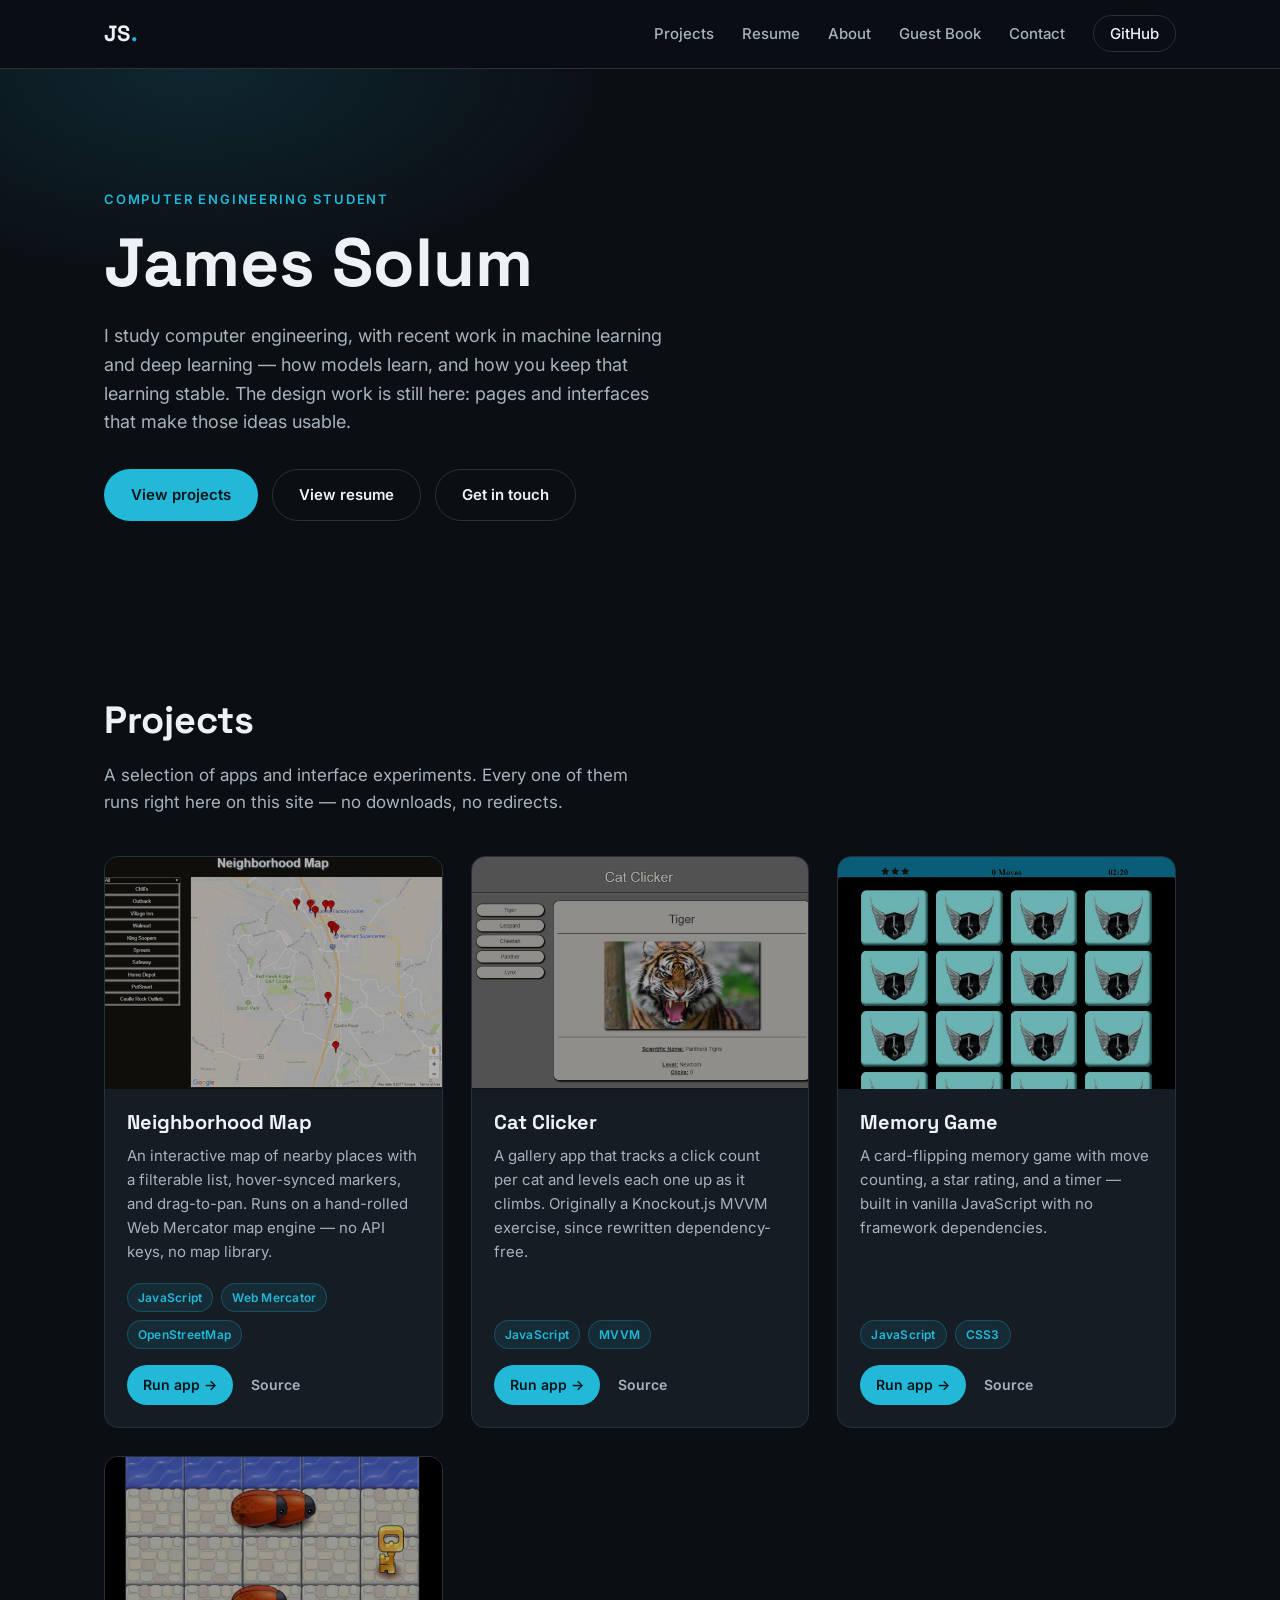
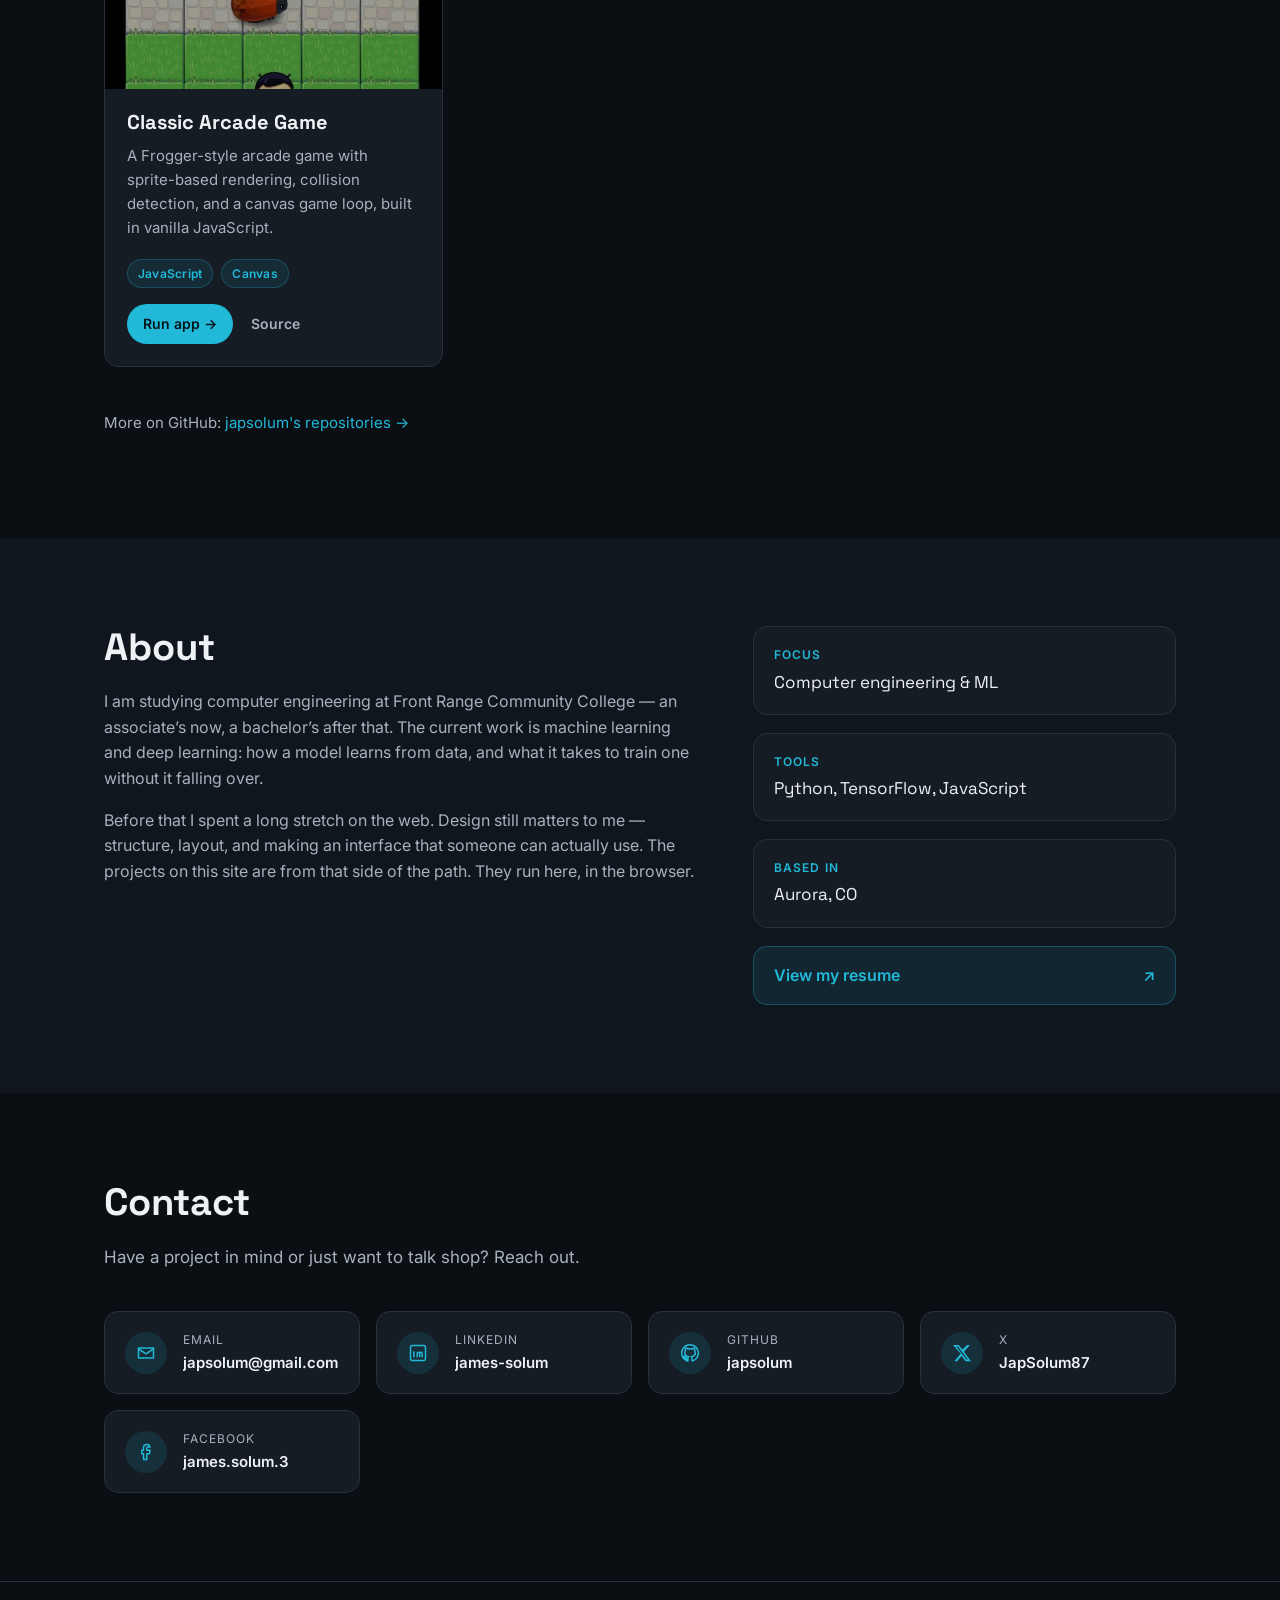
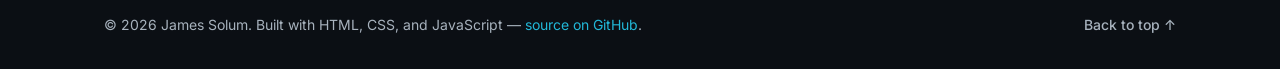
==== commit 52b42701: "Add X contact card matching GitHub, plus Person sameAs / rel=me identity links" ====
--- a/index.html
+++ b/index.html
@@ -12,6 +12,7 @@
 	<meta property="og:description" content="Computer engineering student working in machine learning, deep learning, and interface design.">
 	<meta property="og:image" content="images/og-image.jpg">
 	<meta name="twitter:card" content="summary_large_image">
+	<meta name="twitter:creator" content="@JapSolum87">
 
 	<link rel="icon" href="images/favicon.svg" type="image/svg+xml">
 	<link rel="canonical" href="https://japsolum.github.io/portfolio/">
@@ -21,6 +22,22 @@
 	<link href="https://fonts.googleapis.com/css2?family=Space+Grotesk:wght@500;600;700&family=Inter:wght@400;500;600&display=swap" rel="stylesheet">
 
 	<link rel="stylesheet" href="css/styles.css">
+	<script type="application/ld+json">
+	{
+		"@context": "https://schema.org",
+		"@type": "Person",
+		"name": "James Solum",
+		"url": "https://japsolum.github.io/portfolio/",
+		"email": "mailto:japsolum@gmail.com",
+		"jobTitle": "Computer Engineering Student",
+		"sameAs": [
+			"https://github.com/japsolum",
+			"https://x.com/JapSolum87",
+			"https://www.linkedin.com/in/james-solum-113545149/",
+			"https://www.facebook.com/james.solum.3"
+		]
+	}
+	</script>
 </head>
 <body>
 
@@ -41,7 +58,7 @@
 					<li><a href="#about">About</a></li>
 					<li><a href="guestbook.html">Guest Book</a></li>
 					<li><a href="#contact">Contact</a></li>
-					<li><a class="nav-cta" href="https://github.com/japsolum" target="_blank" rel="noopener">GitHub</a></li>
+					<li><a class="nav-cta" href="https://github.com/japsolum" target="_blank" rel="me noopener">GitHub</a></li>
 				</ul>
 			</nav>
 		</div>
@@ -194,7 +211,7 @@
 						</a>
 					</li>
 					<li class="contact-card">
-						<a href="https://www.linkedin.com/in/james-solum-113545149/" target="_blank" rel="noopener">
+						<a href="https://www.linkedin.com/in/james-solum-113545149/" target="_blank" rel="me noopener">
 							<span class="contact-icon" aria-hidden="true">
 								<svg viewBox="0 0 24 24" fill="none" stroke="currentColor" stroke-width="1.8"><rect x="3" y="3" width="18" height="18" rx="2"/><path d="M7 10v7M7 7v.01M11 17v-4.5a1.5 1.5 0 0 1 3 0V17m0-4.5a1.5 1.5 0 0 1 3 0V17"/></svg>
 							</span>
@@ -205,7 +222,7 @@
 						</a>
 					</li>
 					<li class="contact-card">
-						<a href="https://github.com/japsolum" target="_blank" rel="noopener">
+						<a href="https://github.com/japsolum" target="_blank" rel="me noopener">
 							<span class="contact-icon" aria-hidden="true">
 								<svg viewBox="0 0 24 24" fill="none" stroke="currentColor" stroke-width="1.8"><path d="M12 2a10 10 0 0 0-3.16 19.5c.5.09.68-.22.68-.48v-1.7c-2.78.6-3.37-1.34-3.37-1.34-.46-1.16-1.11-1.47-1.11-1.47-.91-.62.07-.6.07-.6 1 .07 1.53 1.03 1.53 1.03.9 1.53 2.36 1.09 2.93.83.09-.65.35-1.09.64-1.34-2.22-.25-4.56-1.11-4.56-4.94 0-1.09.39-1.98 1.03-2.68-.1-.25-.45-1.27.1-2.65 0 0 .84-.27 2.75 1.02a9.5 9.5 0 0 1 5 0c1.9-1.29 2.75-1.02 2.75-1.02.55 1.38.2 2.4.1 2.65.64.7 1.03 1.59 1.03 2.68 0 3.84-2.34 4.68-4.57 4.93.36.31.68.92.68 1.85v2.74c0 .27.18.58.69.48A10 10 0 0 0 12 2Z"/></svg>
 							</span>
@@ -215,8 +232,20 @@
 							</span>
 						</a>
 					</li>
-					<li class="contact-card">
-						<a href="https://www.facebook.com/james.solum.3" target="_blank" rel="noopener">
+
+					<li class="contact-card">
+						<a href="https://x.com/JapSolum87" target="_blank" rel="me noopener">
+							<span class="contact-icon" aria-hidden="true">
+								<svg viewBox="0 0 24 24" fill="currentColor"><path d="M18.244 2.25h3.308l-7.227 8.26 8.502 11.24H16.17l-4.714-6.231-5.401 6.231H2.744l7.727-8.835L1.254 2.25H8.08l4.253 5.622L18.244 2.25zm-1.161 17.52h1.833L7.084 4.126H5.117z"/></svg>
+							</span>
+							<span class="contact-text">
+								<span class="contact-label">X</span>
+								<span class="contact-value">JapSolum87</span>
+							</span>
+						</a>
+					</li>
+					<li class="contact-card">
+						<a href="https://www.facebook.com/james.solum.3" target="_blank" rel="me noopener">
 							<span class="contact-icon" aria-hidden="true">
 								<svg viewBox="0 0 24 24" fill="none" stroke="currentColor" stroke-width="1.8"><path d="M15 3h-2a4 4 0 0 0-4 4v3H7v4h2v7h4v-7h3l1-4h-4V7a1 1 0 0 1 1-1h3z" stroke-linejoin="round"/></svg>
 							</span>
--- a/css/styles.css
+++ b/css/styles.css
@@ -197,7 +197,10 @@
 		overflow: hidden;
 		transition: max-height 0.25s ease;
 	}
-	.nav-list.is-open { max-height: 320px; }
+	.nav-list.is-open {
+		max-height: min(80vh, 720px);
+		padding-bottom: 8px;
+	}
 	.nav-list li { border-top: 1px solid var(--border); }
 	.nav-list a { display: block; padding: 16px 24px; }
 	.nav-cta { border: none; border-radius: 0; padding: 16px 24px; }
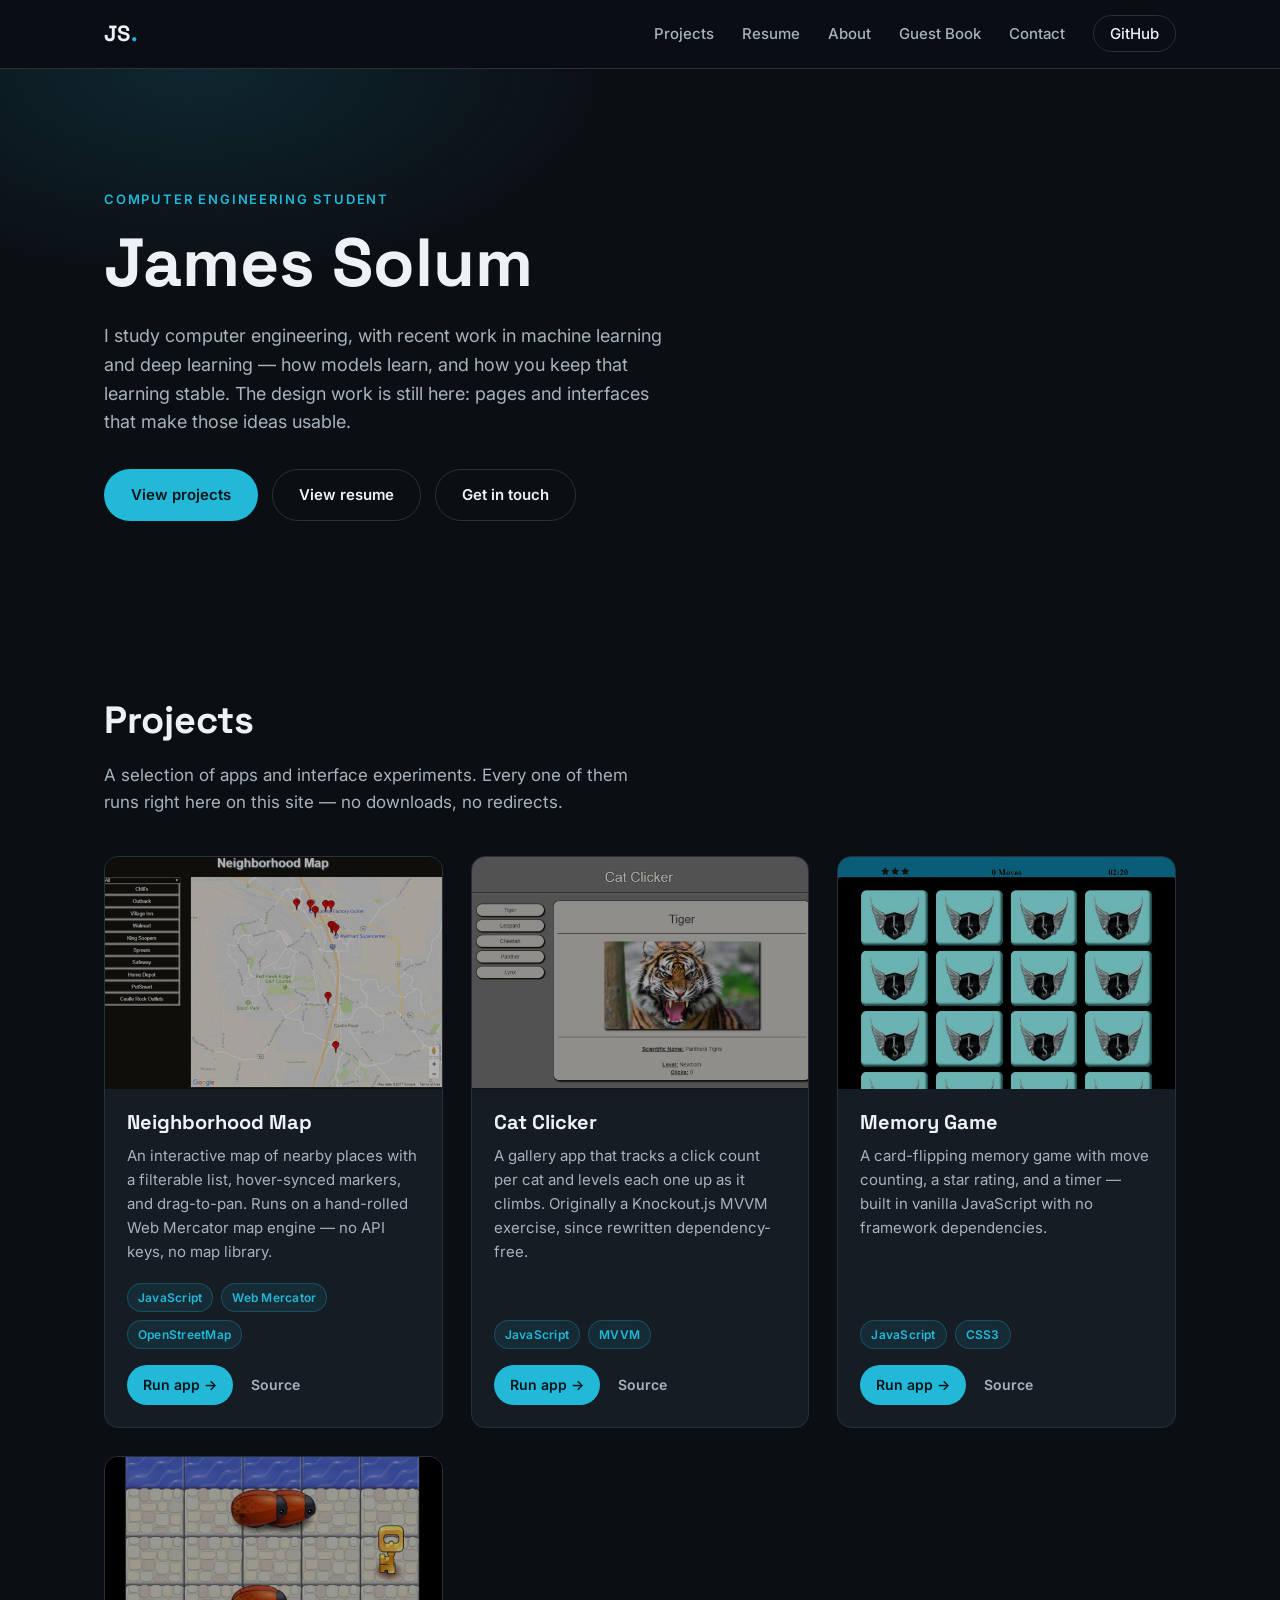
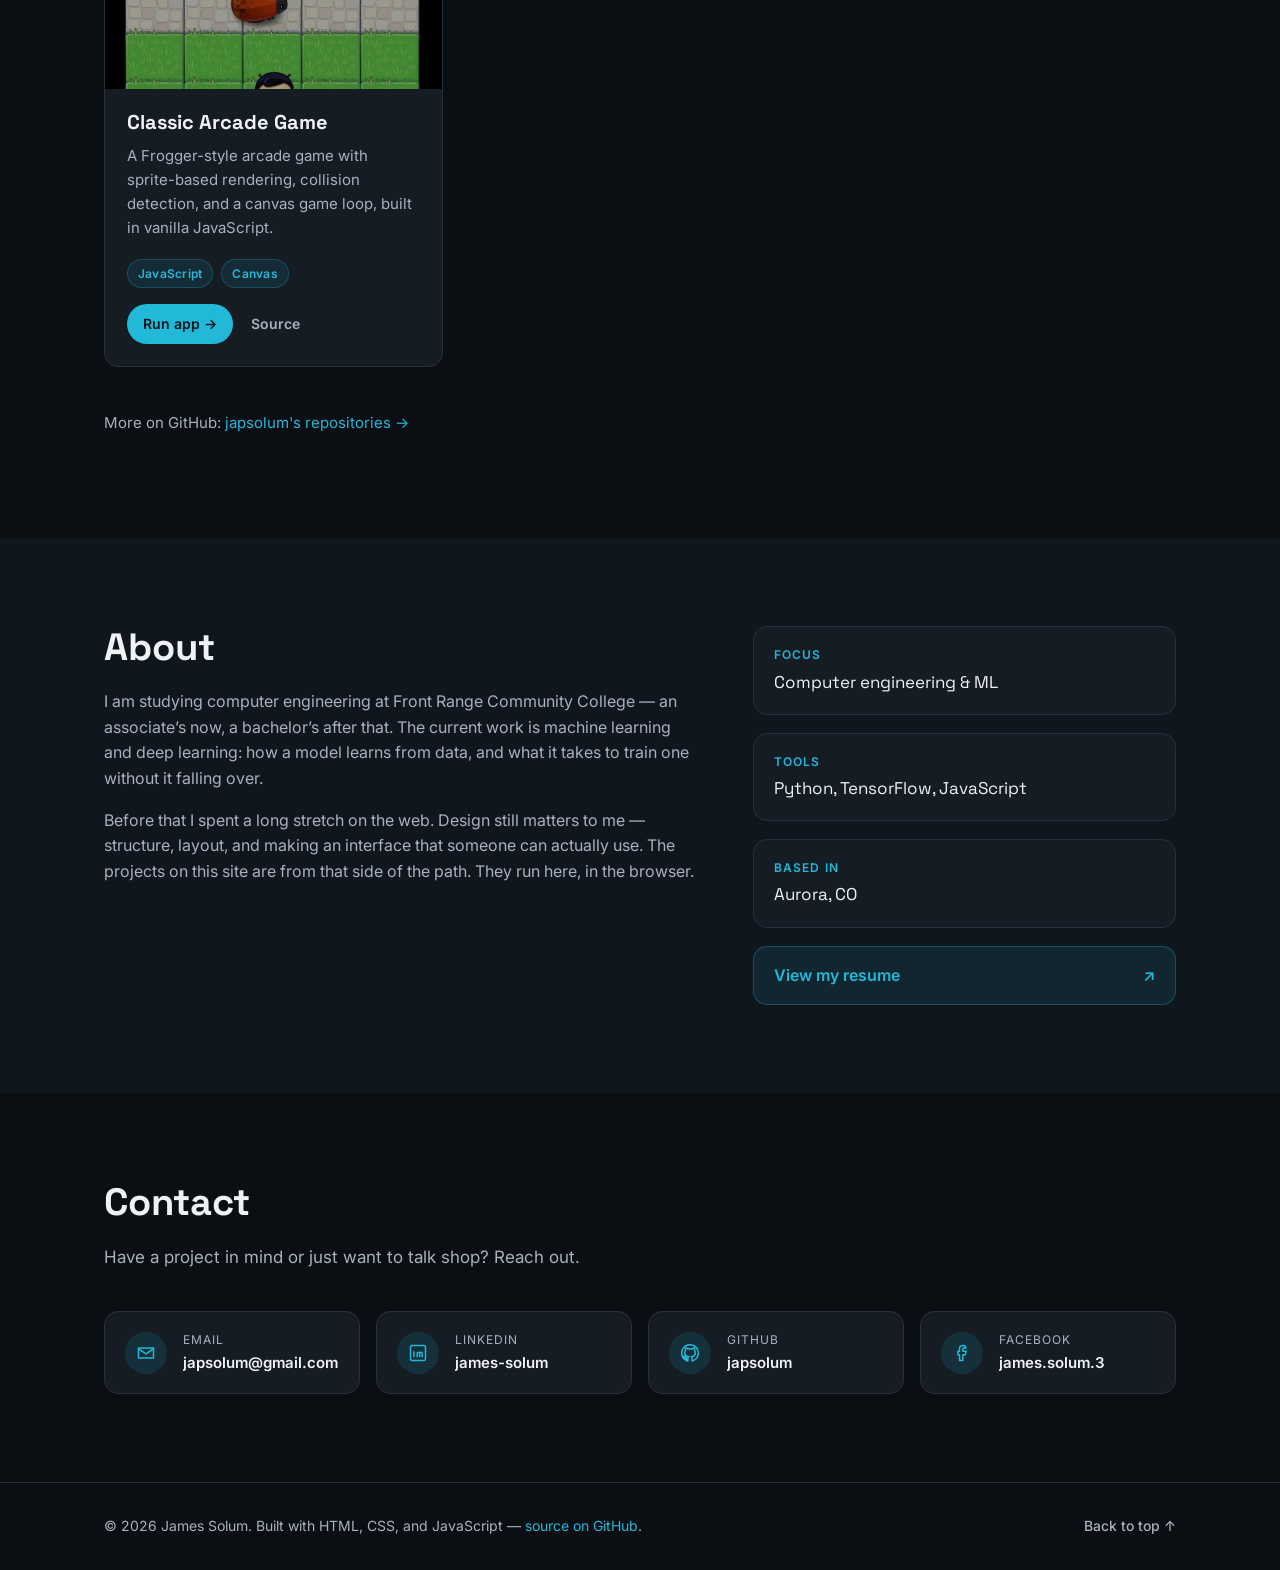
==== commit 60f6e1a4: "Remove X profile links from homepage and resume" ====
--- a/index.html
+++ b/index.html
@@ -12,7 +12,6 @@
 	<meta property="og:description" content="Computer engineering student working in machine learning, deep learning, and interface design.">
 	<meta property="og:image" content="images/og-image.jpg">
 	<meta name="twitter:card" content="summary_large_image">
-	<meta name="twitter:creator" content="@JapSolum87">
 
 	<link rel="icon" href="images/favicon.svg" type="image/svg+xml">
 	<link rel="canonical" href="https://japsolum.github.io/portfolio/">
@@ -22,22 +21,6 @@
 	<link href="https://fonts.googleapis.com/css2?family=Space+Grotesk:wght@500;600;700&family=Inter:wght@400;500;600&display=swap" rel="stylesheet">
 
 	<link rel="stylesheet" href="css/styles.css">
-	<script type="application/ld+json">
-	{
-		"@context": "https://schema.org",
-		"@type": "Person",
-		"name": "James Solum",
-		"url": "https://japsolum.github.io/portfolio/",
-		"email": "mailto:japsolum@gmail.com",
-		"jobTitle": "Computer Engineering Student",
-		"sameAs": [
-			"https://github.com/japsolum",
-			"https://x.com/JapSolum87",
-			"https://www.linkedin.com/in/james-solum-113545149/",
-			"https://www.facebook.com/james.solum.3"
-		]
-	}
-	</script>
 </head>
 <body>
 
@@ -234,17 +217,6 @@
 					</li>
 
 					<li class="contact-card">
-						<a href="https://x.com/JapSolum87" target="_blank" rel="me noopener">
-							<span class="contact-icon" aria-hidden="true">
-								<svg viewBox="0 0 24 24" fill="currentColor"><path d="M18.244 2.25h3.308l-7.227 8.26 8.502 11.24H16.17l-4.714-6.231-5.401 6.231H2.744l7.727-8.835L1.254 2.25H8.08l4.253 5.622L18.244 2.25zm-1.161 17.52h1.833L7.084 4.126H5.117z"/></svg>
-							</span>
-							<span class="contact-text">
-								<span class="contact-label">X</span>
-								<span class="contact-value">JapSolum87</span>
-							</span>
-						</a>
-					</li>
-					<li class="contact-card">
 						<a href="https://www.facebook.com/james.solum.3" target="_blank" rel="me noopener">
 							<span class="contact-icon" aria-hidden="true">
 								<svg viewBox="0 0 24 24" fill="none" stroke="currentColor" stroke-width="1.8"><path d="M15 3h-2a4 4 0 0 0-4 4v3H7v4h2v7h4v-7h3l1-4h-4V7a1 1 0 0 1 1-1h3z" stroke-linejoin="round"/></svg>
